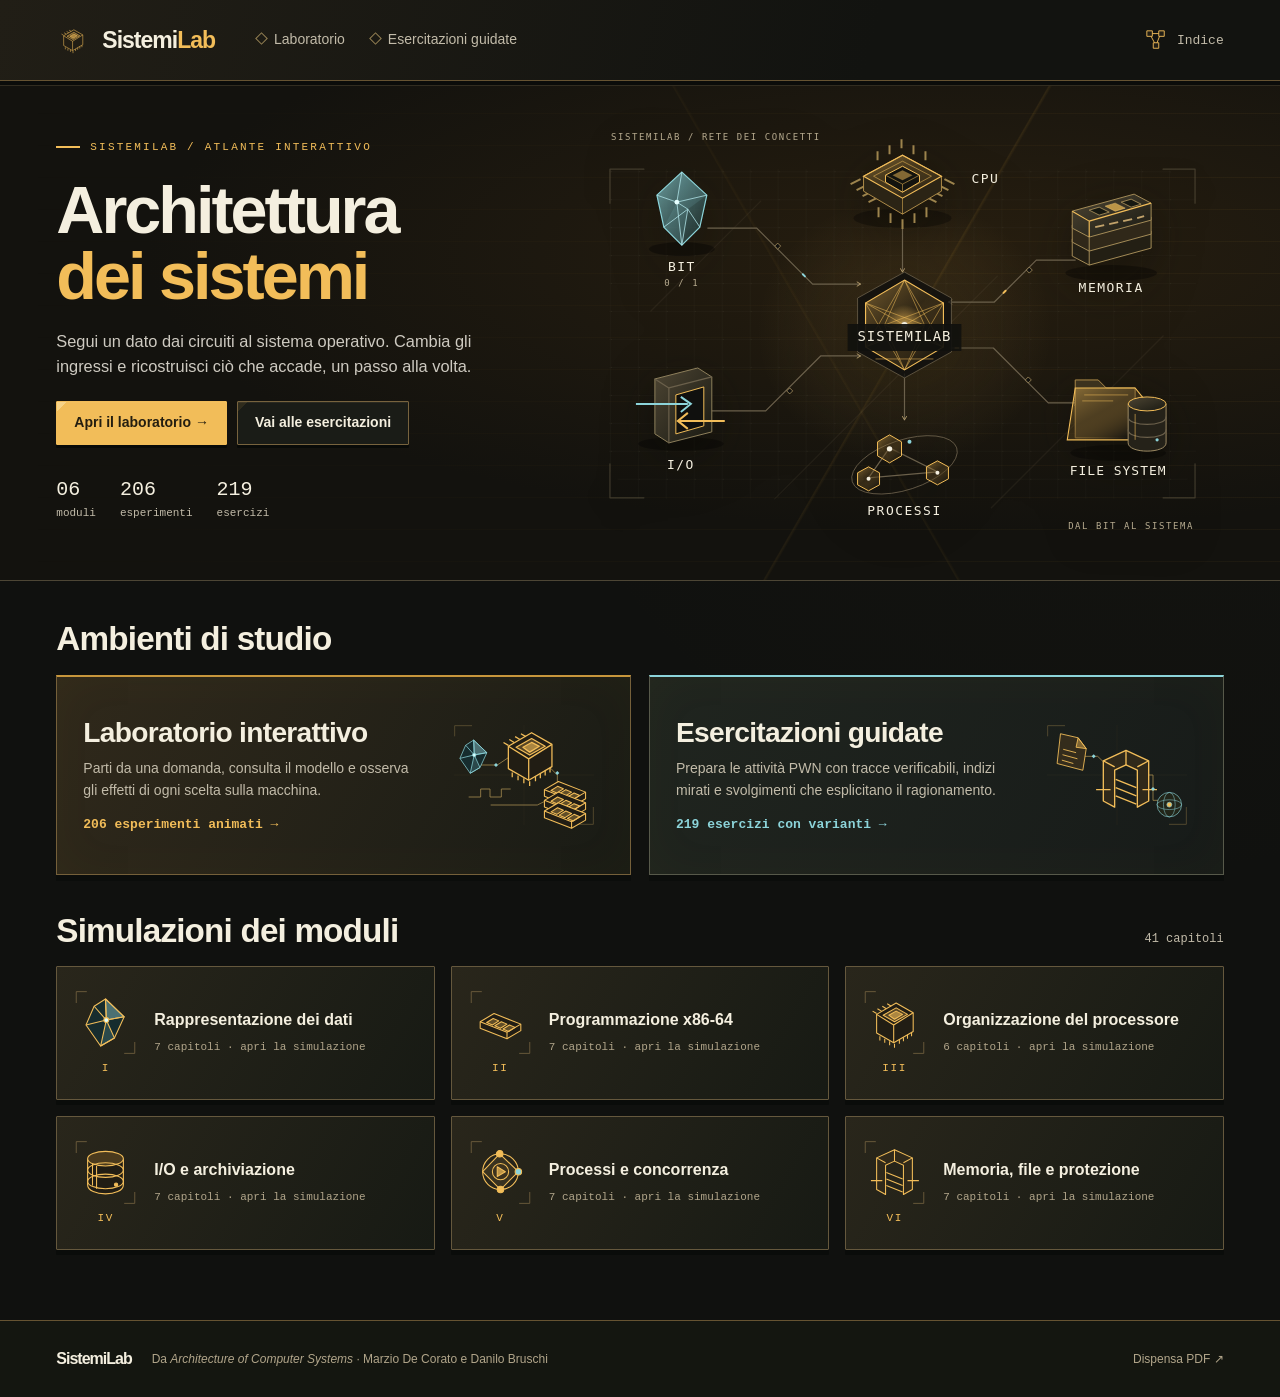
==== index.html @ 80df267a "pub" ====
<!doctype html>
<html lang="it">
<head>
  <meta charset="utf-8">
  <meta name="viewport" content="width=device-width,initial-scale=1">
  <meta name="theme-color" content="#10110f">
  <meta name="description" content="Laboratorio interattivo di architettura dei sistemi. Esplora circuiti, programmi e sistemi operativi con esperimenti e problemi svolti.">
  <title>SistemiLab · Architettura dei sistemi</title>
  <link rel="icon" href="assets/icona.svg" type="image/svg+xml">
  <link rel="stylesheet" href="css/sito.css">
</head>
<body>
  <a class="skip" href="#principale" onclick="event.preventDefault();document.getElementById('principale').focus()">Vai al contenuto</a>
  <header class="top">
    <div class="bar">
      <a class="brand" href="#indice" aria-label="SistemiLab, pagina iniziale">
        <svg width="34" height="34" viewBox="0 0 80 80" aria-hidden="true"><g data-symbol="cpu" aria-hidden="true" transform="translate(8 8) scale(1)" style="color:#f2bd59"><path d="M10 22L34 8 55 20 55 43 31 57 10 45Z" fill="#211d14" fill-opacity="1" stroke="currentColor" stroke-width="1.3" stroke-linejoin="round"/><path d="M10 22L31 35 55 20M31 35V57" fill="none" fill-opacity="1" stroke="currentColor" stroke-width="1.3" stroke-linejoin="round"/><path d="M18 23L34 14 48 22 32 31Z" fill="#f2bd59" fill-opacity="0.25" stroke="currentColor" stroke-width="1.3" stroke-linejoin="round"/><path d="M25 23L34 18 42 22 32 28Z" fill="#f2bd59" fill-opacity="0.55" stroke="currentColor" stroke-width="1.3" stroke-linejoin="round"/><path d="M14 49v5M38 53v5M5 18l5 3" fill="none" fill-opacity="1" stroke="currentColor" stroke-width="1.3" stroke-linejoin="round"/><path d="M20 52v5M43 50v5M11 15l5 3" fill="none" fill-opacity="1" stroke="currentColor" stroke-width="1.3" stroke-linejoin="round"/><path d="M26 55v5M48 47v5M17 12l5 3" fill="none" fill-opacity="1" stroke="currentColor" stroke-width="1.3" stroke-linejoin="round"/><path d="M32 58v5M53 44v5M23 9l5 3" fill="none" fill-opacity="1" stroke="currentColor" stroke-width="1.3" stroke-linejoin="round"/></g></svg>
        <span>Sistemi<span class="accent">Lab</span></span>
      </a>
      <nav aria-label="Sezioni del sito"><a data-nav="laboratorio" href="#laboratorio">Laboratorio</a><a data-nav="esercitazioni" href="#esercitazioni">Esercitazioni guidate</a></nav>
      <a href="#mappa" class="idx" data-nav="mappa"><svg viewBox="0 0 24 24" aria-hidden="true"><path d="M5 5L17 5 12 18 5 5" fill="none" stroke="currentColor"/><path d="M2 2h6v6H2zM15 2h6v6h-6zM9 15h6v6H9z" fill="#201d15" stroke="currentColor"/></svg> Indice</a>
    </div>
  </header>
  <main id="principale" tabindex="-1"></main>
  <footer><div class="foot"><span class="footbrand">SistemiLab</span><span>Da <i>Architecture of Computer Systems</i> · Marzio De Corato e Danilo Bruschi</span><a data-book href="materiali/dispensa.pdf" target="_blank" rel="noopener">Dispensa PDF ↗</a></div></footer>
  <noscript>Attiva JavaScript per usare le simulazioni e correggere gli esercizi.</noscript>
  <script src="js/modello.js"></script>
  <script src="js/assembly.js"></script>
  <script src="contenuti/lessico.js"></script>
  <script src="contenuti/teoria-01.js"></script>
  <script src="contenuti/teoria-02.js"></script>
  <script src="contenuti/teoria-03.js"></script>
  <script src="contenuti/teoria-04.js"></script>
  <script src="contenuti/teoria-05.js"></script>
  <script src="contenuti/teoria-06.js"></script>
  <!-- CATALOGHI -->
  <script src="contenuti/01-01.js"></script>
  <script src="contenuti/01-02.js"></script>
  <script src="contenuti/01-03.js"></script>
  <script src="contenuti/01-04.js"></script>
  <script src="contenuti/01-05.js"></script>
  <script src="contenuti/01-06.js"></script>
  <script src="contenuti/01-07.js"></script>
  <script src="contenuti/02-01.js"></script>
  <script src="contenuti/02-02.js"></script>
  <script src="contenuti/02-03.js"></script>
  <script src="contenuti/02-04.js"></script>
  <script src="contenuti/02-05.js"></script>
  <script src="contenuti/02-06.js"></script>
  <script src="contenuti/02-07.js"></script>
  <script src="contenuti/03-01.js"></script>
  <script src="contenuti/03-02.js"></script>
  <script src="contenuti/03-03.js"></script>
  <script src="contenuti/03-04.js"></script>
  <script src="contenuti/03-05.js"></script>
  <script src="contenuti/03-06.js"></script>
  <script src="contenuti/04-01.js"></script>
  <script src="contenuti/04-02.js"></script>
  <script src="contenuti/04-03.js"></script>
  <script src="contenuti/04-04.js"></script>
  <script src="contenuti/04-05.js"></script>
  <script src="contenuti/04-06.js"></script>
  <script src="contenuti/04-07.js"></script>
  <script src="contenuti/05-01.js"></script>
  <script src="contenuti/05-02.js"></script>
  <script src="contenuti/05-03.js"></script>
  <script src="contenuti/05-04.js"></script>
  <script src="contenuti/05-05.js"></script>
  <script src="contenuti/05-06.js"></script>
  <script src="contenuti/05-07.js"></script>
  <script src="contenuti/06-01.js"></script>
  <script src="contenuti/06-02.js"></script>
  <script src="contenuti/06-03.js"></script>
  <script src="contenuti/06-04.js"></script>
  <script src="contenuti/06-05.js"></script>
  <script src="contenuti/06-06.js"></script>
  <script src="contenuti/06-07.js"></script>
  <script src="contenuti/esercizi-06-03.js"></script>
  <script src="contenuti/atelier-01.js"></script>
  <script src="contenuti/atelier-02.js"></script>
  <script src="contenuti/atelier-03.js"></script>
  <script src="contenuti/atelier-04.js"></script>
  <script src="contenuti/atelier-05.js"></script>
  <script src="contenuti/atelier-06.js"></script>
  <script src="contenuti/obiettivi-prove.js"></script>
  <script src="contenuti/pagine.js"></script>
  <script src="js/base.js"></script>
  <script src="js/simboli.js"></script>
  <script src="js/animazione.js"></script>
  <script src="js/scene-01.js"></script>
  <script src="js/scene-02.js"></script>
  <script src="js/scene-03.js"></script>
  <script src="js/scene-04.js"></script>
  <script src="js/scene-05.js"></script>
  <script src="js/scene-06.js"></script>
  <script src="contenuti/percorsi.js"></script>
  <script src="js/casi-svolti.js"></script>
  <script src="js/ordine.js"></script>
  <script src="js/ricostruzioni.js"></script>
  <script src="js/prove-animate-01.js"></script>
  <script src="js/prove-animate-02.js"></script>
  <script src="js/prove-animate-03.js"></script>
  <script src="js/prove-animate-04.js"></script>
  <script src="js/prove-animate-05.js"></script>
  <script src="js/prove-animate-06.js"></script>
  <script src="js/quadri-esercizi.js"></script>
  <script src="js/laboratorio.js"></script>
  <script src="js/esercizi-63.js"></script>
  <script src="js/esperimenti.js"></script>
  <script src="js/esercitazioni.js"></script>
  <script src="js/avvio.js"></script>
</body>
</html>
---- css/sito.css ----
:root {
  --bg: #10110f;
  --panel: #1a1b16;
  --panel2: #24251e;
  --ink: #f4efdf;
  --muted: #c2bba9;
  --quiet: #b1a58a;
  --accent: #f2bd59;
  --accent2: #c7963c;
  --line: #4d4635;
  --amber: #8cd4da;
  color-scheme: dark;
  --mono: ui-monospace,"SFMono-Regular",Consolas,"Liberation Mono",monospace;
  --sans: "Segoe UI",Arial,sans-serif;
}

* {
  box-sizing: border-box;
}

html {
  scroll-behavior: smooth;
}

body {
  margin: 0;
  background: radial-gradient(ellipse at 90% 0,#53401a16,transparent 45%),var(--bg);
  color: var(--ink);
  font: 16px/1.6 var(--sans);
  min-width: 300px;
}

a {
  color: inherit;
  text-decoration: none;
}

a:hover {
  color: var(--accent);
}

button,input,select,textarea {
  font: inherit;
}

button,a,input,select,textarea,summary {
  touch-action: manipulation;
}

button {
  cursor: pointer;
}

button:disabled {
  cursor: default;
  opacity: .42;
}

button:focus-visible,a:focus-visible,select:focus-visible,input:focus-visible,textarea:focus-visible,summary:focus-visible {
  outline: 2px solid var(--amber);
  outline-offset: 4px;
}

.accent {
  color: var(--accent);
}

.amber {
  color: var(--amber);
}

.mono,code,kbd {
  font-family: var(--mono);
}

h1,h2,h3,p {
  margin: 0;
}

h1,h2,h3 {
  line-height: 1.1;
  letter-spacing: -.025em;
}

p {
  max-width: 76ch;
}

abbr {
  text-decoration: none;
}

.skip {
  position: absolute;
  left: 20px;
  top: -65px;
  padding: 8px 12px;
  background: var(--accent);
  color: #221a09;
  z-index: 10;
}

.skip:focus {
  top: 8px;
}

.bar,.wrap,.foot {
  max-width: 1300px;
  margin: 0 auto;
  padding-left: clamp(20px,4.4vw,68px);
  padding-right: clamp(20px,4.4vw,68px);
}

.top {
  border-bottom: 1px solid #665332;
  background: linear-gradient(105deg,#211e16,#121310 68%);
  position: relative;
  z-index: 2;
  box-shadow: 0 4px 0 #0b0c0a,0 5px 0 #312c20;
}

.bar {
  min-height: 80px;
  display: flex;
  align-items: center;
  gap: 42px;
}

.brand,.footbrand {
  display: inline-flex;
  align-items: center;
  gap: 12px;
  font-weight: 720;
  font-size: 23px;
  letter-spacing: -1px;
}

.brand svg {
  color: var(--accent);
}

.brand:hover {
  color: var(--ink);
}

nav {
  display: flex;
  align-items: center;
  gap: 26px;
  font-size: 14px;
  align-self: stretch;
}

nav a,.idx {
  color: var(--muted);
}

nav a.on,.idx.on {
  color: var(--accent);
}

.idx {
  margin-left: auto;
  display: flex;
  gap: 10px;
  align-items: center;
  font: 13px var(--mono);
}

.idx span {
  font-size: 19px;
}

#principale {
  min-height: 70vh;
  outline: 0;
}

.hero {
  position: relative;
  isolation: isolate;
  overflow: hidden;
  background: radial-gradient(ellipse at 75% 35%,#3c2b1280,transparent 60%),#13120e;
  border-bottom: 1px solid var(--line);
}

.hero:before {
  content: "";
  position: absolute;
  inset: 0;
  z-index: -1;
  background-image: linear-gradient(120deg,transparent 67%,#e6ac3920 67.1%,transparent 67.3%),linear-gradient(60deg,transparent 61%,#e6ac3914 61.1%,transparent 61.3%),linear-gradient(#ba903111 1px,transparent 1px);
  background-size: auto,auto,100% 32px;
  mask-image: linear-gradient(90deg,transparent,#000);
}

.hero-inner {
  position: relative;
  display: grid;
  grid-template-columns: .9fr 1.1fr;
  align-items: center;
  min-height: 460px;
  padding-top: 34px;
  padding-bottom: 35px;
}

.hero-copy {
  position: relative;
  z-index: 1;
}

.hero-kicker {
  font: 11px/1.6 var(--mono);
  letter-spacing: .2em;
  text-transform: uppercase;
  color: var(--accent);
  margin-bottom: 22px;
  display: flex;
  align-items: center;
  gap: 10px;
}

.hero-kicker:before {
  content: "";
  width: 24px;
  height: 2px;
  background: var(--accent);
}

.hero-stats {
  display: flex;
  gap: 24px;
  margin-top: 30px;
  color: var(--muted);
  font: 11px/1.5 var(--mono);
}

.hero-stats b {
  display: block;
  color: var(--ink);
  font-size: 20px;
  font-weight: 500;
}

.hero h1 {
  font-size: clamp(48px,5.2vw,74px);
  font-weight: 650;
  line-height: .99;
  letter-spacing: -.045em;
  margin: 0 0 19px;
}

.hero h1 span {
  display: block;
  color: var(--accent);
}

.hero p {
  color: #cecac1;
  font-size: clamp(15px,1.28vw,18px);
  line-height: 1.52;
  max-width: 450px;
}

.hero-art {
  width: 100%;
  max-height: 430px;
  object-fit: contain;
  filter: drop-shadow(0 12px 24px #0b090466);
}

.actions {
  display: flex;
  align-items: center;
  gap: 10px;
  flex-wrap: wrap;
  margin-top: 22px;
}

.btn {
  transition: background .18s,border-color .18s,color .18s;
  display: inline-flex;
  align-items: center;
  justify-content: center;
  gap: 10px;
  border: 1px solid #77633e;
  border-radius: 1px;
  background: linear-gradient(135deg,#a7823826 0 7px,transparent 7px),#29271d;
  color: var(--ink);
  font-size: 14px;
  font-weight: 640;
  min-height: 44px;
  padding: 10px 17px;
  line-height: 1.4;
  box-shadow: inset 0 1px #f4d79712,0 3px 0 #080a08;
}

.btn:hover {
  background: #3d3420;
  color: var(--ink);
  border-color: #8d7d5a;
}

.btn.primary {
  background: linear-gradient(135deg,#fff4ca66 0 7px,transparent 7px),var(--accent);
  border-color: var(--accent);
  color: #241e10;
}

.btn.primary:hover {
  background: #ffda85;
  color: #17130b;
  box-shadow: 0 0 20px #f2bd5920;
}

.btn.warm {
  background: var(--amber);
  color: #2c2112;
  border-color: var(--amber);
}

.btn.quiet {
  background-color: #1a1c17;
}

.textlink {
  display: inline-block;
  color: var(--accent);
  font-weight: 640;
  font-size: 14px;
}

.section {
  padding-top: 40px;
  padding-bottom: 34px;
}

.section+.section {
  padding-top: 4px;
}

.sechead {
  display: flex;
  align-items: baseline;
  justify-content: space-between;
  gap: 13px;
  margin-bottom: 17px;
}

.sechead h2 {
  font-size: clamp(25px,2.6vw,35px);
  font-weight: 620;
}

.sechead small,.small {
  font: 12px/1.55 var(--mono);
  color: var(--muted);
}

.paths {
  display: grid;
  grid-template-columns: 1fr 1fr;
  gap: 18px;
}

.pathcard {
  display: grid;
  grid-template-columns: minmax(0,1.5fr) minmax(100px,.7fr);
  gap: 18px;
  position: relative;
  overflow: hidden;
  border: 1px solid #75603a;
  border-top: 2px solid var(--accent2);
  background: linear-gradient(120deg,#30291b,#191b15);
  padding: 26px;
  align-items: center;
  min-height: 200px;
  transition: border-color .2s,background .2s;
  box-shadow: 0 6px 0 #0b0d0b,inset 0 0 50px #c9952a08;
}

.pathcard:hover {
  background: #322a18;
  color: var(--ink);
  border-color: var(--accent2);
}

.pathcard.warm {
  border-color: #57594a;
  border-top: 2px solid var(--amber);
  background: linear-gradient(120deg,#20251f,#171b19);
}

.pathcard.warm:hover {
  border-color: var(--amber);
}

.pathcard h3 {
  font-size: clamp(23px,2.2vw,31px);
  margin: 0 0 9px;
}

.pathcard p {
  font-size: 14px;
  color: var(--muted);
  line-height: 1.52;
}

.pathcard .go {
  margin-top: 16px;
  color: var(--accent);
  font: 600 13px var(--mono);
}

.pathcard.warm .go {
  color: var(--amber);
}

.pathcard img {
  width: 100%;
  max-height: 150px;
  object-fit: contain;
}

.mapgrid {
  display: grid;
  grid-template-columns: repeat(3,minmax(0,1fr));
  gap: 16px;
}

.partcard {
  position: relative;
  display: flex;
  align-items: center;
  gap: 16px;
  padding: 20px 16px;
  background: linear-gradient(120deg,#29261b,#171a14);
  border: 1px solid #65583d;
  border-radius: 1px;
  min-height: 134px;
  box-shadow: 0 5px 0 #0a0c0a;
  transition: background .18s,border-color .18s;
}

.partcard:hover {
  border-color: var(--accent);
  background: #302b1d;
  box-shadow: inset 3px 0 var(--accent),0 5px 0 #0a0c0a;
}

.partno {
  display: block;
  text-align: center;
  font: 11px/1.5 var(--mono);
  color: var(--accent);
  letter-spacing: .15em;
}

.partcard strong {
  font-weight: 610;
  display: block;
  font-size: 16px;
  line-height: 1.25;
}

.partcard small {
  display: block;
  margin-top: 9px;
  color: var(--quiet);
  font: 11px/1.6 var(--mono);
}

footer {
  margin-top: 36px;
  border-top: 1px solid #665332;
  background: #141610;
}

.foot {
  display: flex;
  gap: 20px;
  align-items: center;
  min-height: 76px;
  color: var(--quiet);
  font-size: 12px;
}

.footbrand {
  font-size: 16px;
  color: var(--ink);
}

.foot a {
  margin-left: auto;
}

.crumb {
  font: 12px/1.6 var(--mono);
  color: var(--quiet);
  padding: 28px 0 12px;
}

.crumb a {
  color: var(--muted);
}

.pagehead {
  position: relative;
  padding: 12px 0 28px;
  display: flex;
  align-items: center;
  gap: 30px;
  justify-content: space-between;
  border-bottom: 1px solid #75603a;
  margin-bottom: 28px;
}

.pagehead h1 {
  font-size: clamp(32px,3.6vw,51px);
  font-weight: 550;
  max-width: 940px;
  line-height: 1.14;
}

.pagehead p,.lede {
  margin-top: 12px;
  color: var(--muted);
  max-width: 76ch;
}

.layout {
  display: grid;
  grid-template-columns: 228px minmax(0,1fr);
  gap: 28px;
  align-items: start;
}

.side {
  border: 1px solid #574d35;
  padding: 15px 10px 10px;
  position: sticky;
  top: 18px;
  background: linear-gradient(140deg,#26251a,#171a14);
  box-shadow: 0 5px 0 #0b0d0a;
}

.side h2,.label {
  font: 600 11px/1.5 var(--mono);
  text-transform: uppercase;
  letter-spacing: 1.1px;
  color: var(--quiet);
}

.side h2 {
  margin: 0;
  font-size: 12px;
  color: var(--accent);
}

.side a {
  padding: 11px 9px;
  display: grid;
  grid-template-columns: auto 1fr;
  gap: 9px;
  font-size: 13px;
  color: var(--muted);
  border-left: 2px solid #4e4938;
  border-radius: 0;
  margin-left: 10px;
}

.side a.on {
  border-color: var(--accent);
  background: linear-gradient(90deg,#44351b,#24241b);
  color: var(--ink);
  box-shadow: inset 0 1px #f2bd5922,inset 0 -1px #f2bd5922;
}

.side .sid {
  font: 11px var(--mono);
  padding-top: 3px;
  color: var(--accent);
}

.side hr {
  border: 0;
  border-top: 1px solid var(--line);
  margin: 14px 2px;
}

.panel {
  position: relative;
  background: linear-gradient(125deg,#26251d22,transparent 42%),var(--panel);
  border: 1px solid #5b5037;
  border-radius: 1px;
  padding: clamp(18px,2vw,28px);
  margin-bottom: 22px;
  min-width: 0;
  box-shadow: 0 5px 0 #090c09,inset 0 1px #f6d0830d;
}

.panel:before {
  content: "";
  position: absolute;
  right: 0;
  top: 0;
  width: 22px;
  height: 22px;
  background: linear-gradient(45deg,transparent 47%,var(--accent2) 48%,var(--accent2) 51%,var(--bg) 52%);
  pointer-events: none;
}

.panel h2 {
  font-size: clamp(22px,2.3vw,30px);
  line-height: 1.25;
  margin: 0 0 16px;
  font-weight: 620;
  max-width: 95%;
}

.panel h3 {
  font-size: 19px;
  margin-bottom: 10px;
  letter-spacing: -.025em;
}

.panel p+p {
  margin-top: 9px;
}

.panel p,.prose {
  font-size: 15px;
}

.muted {
  color: var(--muted);
}

.panel .sub {
  margin: 3px 0 17px;
  color: var(--muted);
}

label {
  display: block;
  font-size: 13px;
  font-weight: 580;
  color: #d7d2c7;
}

label small {
  font-weight: 400;
  color: var(--quiet);
}

input,select,textarea {
  display: block;
  width: 100%;
  max-width: 100%;
  min-width: 0;
  margin-top: 7px;
  background: #10150f;
  color: var(--ink);
  border: 1px solid #776643;
  border-radius: 1px;
  padding: 11px 12px;
  font: 14px/1.4 var(--mono);
  box-shadow: inset 0 2px 4px #0006;
}

select {
  min-height: 39px;
}

.fields {
  display: grid;
  gap: 14px;
  grid-template-columns: repeat(auto-fit,minmax(132px,1fr));
  align-items: end;
}

.fields .btn {
  height: 39px;
  min-height: 39px;
}

.presets,.tabs {
  display: flex;
  gap: 7px;
  flex-wrap: wrap;
  align-items: center;
  margin-top: 15px;
}

.chip,.tab {
  font: 12px var(--mono);
  border: 1px solid #65583b;
  background: #24251d;
  color: var(--muted);
  padding: 10px 12px;
  border-radius: 1px;
  line-height: 1.4;
  min-height: 40px;
}

.chip:hover,.tab:hover,.tab.active {
  color: var(--accent);
  border-color: #7b7057;
}

.tab.active {
  background: #39311d;
  color: var(--accent);
  box-shadow: inset 0 -2px var(--accent);
}

.bitrow {
  display: flex;
  flex-wrap: wrap;
  gap: 1.5px;
  padding: 14px 0;
}

.bit {
  flex: 1;
  min-width: 6px;
  max-width: 26px;
  text-align: center;
  font: clamp(10px,1.1vw,15px)/2.2 var(--mono);
  background: #3f3621;
  color: var(--accent);
  border-bottom: 2px solid #bca779;
}

.bit:nth-child(4n) {
  margin-right: 3px;
}

.bit.off {
  background: #3a3124;
  color: var(--amber);
  border-color: #a88158;
}

.bitkey {
  display: flex;
  flex-wrap: wrap;
  gap: 15px;
  color: var(--muted);
  font: 12px/1.6 var(--mono);
}

.sw {
  display: inline-block;
  width: 8px;
  height: 8px;
  background: var(--accent);
  margin-right: 6px;
}

.sw.b {
  background: var(--amber);
}

.twocol {
  display: grid;
  grid-template-columns: 1fr 1fr;
  gap: 15px;
  margin-top: 16px;
}

.box {
  background: linear-gradient(140deg,#29281c,#181c14);
  border: 1px solid #655a3b;
  padding: 17px;
  border-radius: 1px;
  min-width: 0;
}

.box h3 {
  font-size: 16px;
}

.readout {
  color: var(--accent);
  font: 600 clamp(17px,2.5vw,28px)/1.35 var(--mono);
  overflow-wrap: anywhere;
}

.register {
  display: flex;
  justify-content: space-between;
  gap: 8px;
  align-items: baseline;
  padding: 6px 0;
  border-bottom: 1px solid #383122;
  font: 13px var(--mono);
}

.register b {
  color: var(--accent);
  overflow-wrap: anywhere;
}

.register:last-child {
  border-bottom: none;
}

.tablewrap {
  overflow-x: auto;
  border: 1px solid var(--line);
  background: #131710;
}

table {
  width: 100%;
  border-collapse: collapse;
  font: 12px/1.5 var(--mono);
  margin: 5px 0;
}

th,td {
  padding: 9px 10px;
  border-bottom: 1px solid var(--line);
  text-align: left;
}

th {
  font-size: 11px;
  letter-spacing: .04em;
  text-transform: uppercase;
  color: #d5c7a6;
  background: #28291d;
}

.current {
  background: #433a25;
  color: var(--accent);
}

.status {
  border: 1px solid #5b543b;
  border-left: 3px solid var(--accent2);
  padding: 16px 18px;
  background: #24271c;
  margin: 18px 0 5px;
  overflow-wrap: anywhere;
}

.status p {
  font-size: 14px;
  line-height: 1.58;
}

.status.warn {
  border-color: var(--amber);
  background: #29281b;
}

.status.error {
  border-color: var(--bad);
  background: #2a201a;
}

.error-msg {
  color: var(--bad);
  font-size: 13px;
  margin-top: 7px;
}

.error-msg:empty {
  display: none;
}

.stepper {
  display: flex;
  align-items: center;
  gap: 8px;
  flex-wrap: wrap;
  margin-top: 15px;
}

.stepper .count {
  font: 12px var(--mono);
  color: var(--muted);
  margin: 0 auto 0 0;
}

.codeview {
  font: 12px/1.7 var(--mono);
  background: #0e140f;
  margin: 14px 0;
  padding: 13px 0;
  overflow-x: auto;
  border: 1px solid #655438;
  border-radius: 1px;
  box-shadow: inset 0 3px 9px #0004;
}

.codeview div {
  white-space: pre;
  min-width: max-content;
  padding: 1px 10px;
  border-left: 2px solid transparent;
}

.codeview .active-line {
  color: var(--accent);
  background: #372f1d;
  border-color: var(--accent);
}

.codeview i {
  display: inline-block;
  width: 28px;
  font-size: 10px;
  color: var(--quiet);
  font-style: normal;
  user-select: none;
}

.rail {
  display: flex;
  flex-wrap: wrap;
  gap: 5px;
  margin: 12px 0 2px;
}

.rail span {
  font: 11px var(--mono);
  color: var(--quiet);
  border: 1px solid var(--line);
  padding: 6px 8px;
}

.rail .done {
  color: #d4cab4;
}

.rail .now {
  color: var(--accent);
  background: #3d3421;
  border-color: #9e8d68;
}

.searchbar {
  max-width: 540px;
  margin-bottom: 20px;
}

.mapsection {
  margin: 20px 0 28px;
  padding: 23px 25px 15px;
  border: 1px solid #5f543a;
  background: linear-gradient(120deg,#27271b,#171c14 75%);
  box-shadow: 0 5px 0 #090c09;
}

.mapsection>h2 {
  font-size: 24px;
  padding: 10px 0;
}

.chapterrow {
  display: flex;
  gap: 17px;
  align-items: center;
  padding: 17px 10px;
  border-bottom: 1px solid #474733;
  min-width: 0;
}

.chapterrow:hover {
  background: #2a2d1d;
}

.chapterrow .number {
  color: var(--accent);
  font: 12px var(--mono);
  min-width: 39px;
  flex: none;
  border: 1px solid #78613b;
  padding: 7px 5px;
  text-align: center;
  background: #222419;
}

.chapterrow .after {
  margin-left: auto;
  font: 11px/1.5 var(--mono);
  color: var(--quiet);
  white-space: nowrap;
  display: flex;
  align-items: center;
  gap: 16px;
}

.unitentry {
  border-top: 1px solid var(--line);
  padding: 15px 0;
}

.unitentry summary {
  cursor: pointer;
  font-weight: 600;
  line-height: 1.4;
}

.unitentry p {
  color: var(--muted);
  margin-top: 7px;
}

.unitentry b {
  color: var(--ink);
}

.layout .body {
  min-width: 0;
}

.fieldlist {
  display: grid;
  gap: 13px;
  grid-template-columns: repeat(2,minmax(0,1fr));
  margin: 19px 0;
}

.checkfield {
  min-width: 0;
}

.hintline {
  display: block;
  margin-top: 5px;
  font: 13px/1.5 var(--sans);
  color: var(--amber);
}

.checked {
  border-color: var(--accent2);
}

.wrong {
  border-color: var(--bad);
}

textarea.editor {
  min-height: 210px;
  resize: vertical;
  font-size: 13px;
  line-height: 1.65;
  tab-size: 4;
}

.solution {
  padding-left: 24px;
}

.solution li {
  margin: 12px 0;
  padding: 8px 0 12px 5px;
  border-bottom: 1px solid #484d35;
  font-size: 15px;
  line-height: 1.7;
}

.soltitle {
  color: var(--amber);
}

.toolrow {
  display: flex;
  flex-wrap: wrap;
  align-items: center;
  justify-content: space-between;
  gap: 12px;
  margin: 0 0 16px;
}

.toolrow a {
  font-size: 13px;
}

.examples {
  display: flex;
  flex-wrap: wrap;
  gap: 6px;
}

.examples a {
  padding: 6px 10px;
  border: 1px solid var(--line);
  border-radius: 2px;
  font: 12px var(--mono);
}

.examples a.on {
  color: var(--amber);
  border-color: #a68651;
}

.spaced {
  margin-top: 15px;
}

.quiet-note {
  color: var(--muted);
  font-size: 13px;
  line-height: 1.5;
  margin-top: 10px;
}

.grouplist {
  display: grid;
  grid-template-columns: repeat(auto-fit,minmax(160px,1fr));
  gap: 8px;
}

.grouplist a {
  border: 1px solid #606747;
  padding: 15px 12px;
  background: linear-gradient(135deg,#28331f,#1a2517);
  border-radius: 1px;
  font-size: 14px;
}

.grouplist a.on {
  color: var(--amber);
  border-color: #926e43;
}

.grouplist small {
  display: block;
  margin-top: 6px;
  color: var(--quiet);
  font: 11px var(--mono);
}

@media(max-width:850px) {
  .bar {
    gap: 24px;
  }

  .hero-inner {
    min-height: 340px;
  }

  .hero h1 {
    font-size: clamp(42px,6.6vw,60px);
  }

  .layout {
    grid-template-columns: 180px minmax(0,1fr);
    gap: 14px;
  }

  .side a {
    font-size: 12px;
  }

  .pathcard {
    grid-template-columns: 1fr;
    padding: 18px;
  }

  .pathcard img {
    position: absolute;
    width: 83px;
    right: 10px;
    bottom: 16px;
    opacity: .72;
  }

  .pathcard .go {
    padding-right: 70px;
  }

  .foot {
    gap: 12px;
  }

  .bit {
    min-width: 4px;
  }

  .twocol {
    grid-template-columns: 1fr;
  }

}

@media(max-width:640px) {
  .bar {
    height: 58px;
    gap: 14px;
    padding-left: 14px;
    padding-right: 14px;
  }

  .brand {
    font-size: 18px;
    gap: 6px;
  }

  .brand svg {
    width: 22px;
    height: 22px;
  }

  nav {
    gap: 11px;
    font-size: 12px;
  }

  .idx {
    font-size: 12px;
  }

  .idx span {
    display: none;
  }

  .hero-inner {
    display: flex;
    flex-direction: column;
    align-items: stretch;
    min-height: 0;
    padding-top: 31px;
    padding-bottom: 8px;
  }

  .hero h1 {
    font-size: clamp(42px,9vw,57px);
  }

  .hero h1 span {
    display: inline;
  }

  .hero h1 span:before {
    content: ' ';
  }

  .hero p {
    font-size: 15px;
  }

  .hero-art {
    height: auto;
    max-height: 290px;
    margin-top: 15px;
  }

  .hero .actions {
    margin-top: 13px;
  }

  .section {
    padding-top: 24px;
    padding-bottom: 24px;
  }

  .paths,.mapgrid {
    grid-template-columns: 1fr;
  }

  .pathcard {
    min-height: 130px;
    padding: 17px 104px 17px 15px;
  }

  .pathcard img {
    width: 83px;
    top: 33%;
    bottom: auto;
  }

  .pathcard .go {
    padding: 0;
  }

  .partcard {
    min-height: 60px;
    padding: 12px 14px;
  }

  .sechead {
    flex-wrap: wrap;
    gap: 4px;
  }

  .layout {
    display: block;
  }

  .side {
    position: static;
    border: 1px solid var(--line);
    padding: 10px;
    margin-bottom: 14px;
    border-radius: 2px;
    display: flex;
    gap: 5px;
    overflow-x: auto;
  }

  .side h2,.side hr {
    display: none;
  }

  .side a {
    display: block;
    white-space: nowrap;
    padding: 7px 9px;
    border: 0;
    border-bottom: 2px solid transparent;
    font-size: 12px;
  }

  .side a .sid {
    margin-right: 4px;
  }

  .crumb {
    padding-top: 15px;
    font-size: 11px;
  }

  .pagehead {
    display: block;
  }

  .fieldlist {
    grid-template-columns: 1fr;
  }

  .foot {
    align-items: flex-start;
    flex-wrap: wrap;
    padding-top: 16px;
    padding-bottom: 16px;
  }

  .foot span:nth-child(2) {
    order: 3;
    width: 100%;
  }

  .panel {
    padding: 14px;
  }

  .fields {
    grid-template-columns: repeat(2,minmax(0,1fr));
    gap: 9px;
  }

  .btn {
    min-height: 39px;
    font-size: 13px;
  }

  .chapterrow {
    gap: 8px;
    align-items: baseline;
  }

  .chapterrow .after {
    white-space: normal;
    text-align: right;
    min-width: 45px;
    max-width: 75px;
  }

  .bitrow {
    gap: 1px;
  }

  .bit {
    font-size: 10px;
  }

  .bit:nth-child(4n) {
    margin-right: 0;
  }

  .pagehead h1 {
    font-size: 35px;
  }

  .grouplist {
    grid-template-columns: 1fr 1fr;
  }

  .rail span {
    font-size: 10px;
  }

  .footbrand {
    font-size: 15px;
  }

}

@media(max-width:370px) {
  .bar {
    gap: 8px;
  }

  .brand {
    font-size: 16px;
  }

  nav {
    gap: 7px;
    font-size: 11.5px;
  }

  .idx {
    font-size: 11px;
  }

  .pathcard {
    padding-right: 14px;
  }

  .pathcard img {
    display: none;
  }

}

@media(prefers-reduced-motion:reduce) {
  html {
    scroll-behavior: auto;
  }

  * {
    animation: none!important;
    transition: none!important;
  }

}

.mobile-units {
  display: none;
}

@media(max-width:640px) {
  .side {
    display: none;
  }

  .mobile-units {
    display: block;
    margin-bottom: 16px;
  }

  .mobile-units select {
    font-family: var(--sans);
  }

}

/* Catalogo, lettura del modello e confronto delle tracce. */

.catalogfilter {
  display: grid;
  grid-template-columns: 1.5fr 1fr;
  max-width: 100%;
  gap: 20px;
  padding: 20px 24px;
  margin: 0 0 28px;
  border: 1px solid #665737;
  background: #25271b;
}

.searchhit {
  display: block;
  padding: 6px 12px 7px 55px;
  font-size: 14px;
  color: var(--muted);
}

.searchhit:hover,.unitpair>a:first-child:hover {
  background: #2b2517;
}

.chapter-actions {
  margin-bottom: 22px;
  justify-content: flex-start;
}

.unitpair {
  display: flex;
  align-items: center;
  gap: 14px;
  border-top: 1px solid var(--line);
  padding: 15px 0;
}

.unitpair>a:first-child {
  flex: 1;
  padding: 6px 3px;
  line-height: 1.65;
}

.unitpair .mono {
  font-size: 12px;
  margin-right: 9px;
  display: inline-block;
  border: 1px solid #78613b;
  padding: 2px 7px;
  background: #24251b;
}

.book {
  font: 12px/1.5 var(--mono);
  color: #d7caac;
}

.book:hover {
  text-decoration: underline;
}

.theory {
  border-left: 3px solid #b59b64;
  background: linear-gradient(110deg,#25261c,#1b2018 78%);
}

.theory .toolrow h2 {
  font: 600 13px/1.6 var(--mono);
  letter-spacing: .045em;
  text-transform: uppercase;
  color: var(--accent);
  margin: 0;
}

.theory .lezione {
  max-width: 72ch;
}

.theory .lezione p {
  margin: 1em 0 0;
  font-size: 1.04rem;
  line-height: 1.72;
  overflow-wrap: break-word;
}

.theory .lessico {
  max-width: 72ch;
  margin-top: 1.15rem;
}

.lessico summary {
  width: fit-content;
  cursor: pointer;
  color: var(--accent);
  font-weight: 600;
}

.lessico dl {
  margin: .7rem 0 0;
  padding: 0 0 0 .9rem;
  border-left: 1px solid var(--line);
}

.lessico dt {
  margin: .7rem 0 .15rem;
  font-weight: 650;
}

.lessico dd {
  margin: 0;
  line-height: 1.58;
}

.azioni-teoria {
  display: flex;
  align-items: center;
  flex-wrap: wrap;
  gap: 8px 14px;
}

#inizio-attivita {
  scroll-margin-top: 85px;
}

.exp-controls {
  margin-top: 18px;
  grid-template-columns: repeat(auto-fit,minmax(min(100%,190px),1fr));
}

#riscontro:not(:empty),#esito-locale:not(:empty) {
  margin-top: 13px;
}

.trace-panel {
  background: linear-gradient(150deg,#262a1d,#171e15 72%);
  border-color: #8c713c;
}

.trace-panel .toolrow>h2 {
  margin: 0;
}

.trace-rail {
  display: flex;
  flex-wrap: wrap;
  align-items: stretch;
  gap: 8px;
  margin: 24px 0 18px;
  padding: 13px;
  border: 1px solid #4d543b;
  background: #141a12;
}

.trace-stop {
  display: flex;
  align-items: center;
  gap: 9px;
  padding: 9px 12px;
  background: #20271b;
  color: #c7c0b2;
  border: 1px solid #596144;
  border-radius: 1px;
  font: 12px/1.4 var(--sans);
  text-align: left;
  min-height: 44px;
}

.trace-stop span {
  font: 11px var(--mono);
  color: var(--quiet);
  border: 1px solid #6d6a48;
  display: grid;
  place-items: center;
  min-width: 24px;
  height: 24px;
}

.trace-stop:hover,.trace-stop.active {
  border-color: #d2ac61;
  background: #37331e;
  color: var(--accent);
}

.trace-stop.active span {
  color: var(--accent);
}

.stage {
  padding: 22px;
  border: 1px solid #6b6543;
  border-radius: 1px;
  background: linear-gradient(135deg,#252e1d,#171f15);
}

.stage p {
  color: #dfdbd2;
}

.state-head h3 {
  font-size: clamp(21px,2.4vw,30px);
  margin: 5px 0 10px;
}

.state-cells {
  display: grid;
  grid-template-columns: repeat(auto-fit,minmax(min(100%,145px),1fr));
  gap: 9px;
  margin: 16px 0 0;
}

.state-cells>div {
  min-width: 0;
  padding: 14px;
  border: 1px solid #595b3c;
  border-top: 2px solid #9f8754;
  background: linear-gradient(135deg,#2b321f,#1b2418);
  border-radius: 1px;
  box-shadow: 0 3px 0 #0c140b;
}

.state-cells dt {
  font: 12px/1.45 var(--sans);
  color: #c6c2b8;
}

.state-cells dd {
  margin: 4px 0 0;
  font: 600 clamp(15px,1.3vw,21px)/1.45 var(--mono);
  color: var(--accent);
  overflow-wrap: anywhere;
  white-space: pre-wrap;
}

.state-cells .changed {
  border-top-color: var(--amber);
}

.state-cells small {
  display: block;
  color: var(--amber);
  margin-top: 4px;
  font-size: 12px;
  overflow-wrap: anywhere;
}

.compare {
  border-top: 1px solid var(--line);
  margin-top: 18px;
  padding-top: 16px;
}

.worked {
  padding: 15px 0;
}

.worked+.worked {
  border-top: 1px dashed var(--line);
}

.prompt {
  white-space: pre-wrap;
}

.body,.chapterrow>span:nth-child(2) {
  min-width: 0;
}

.panel code,.unitentry p,.stage p,.chapterrow,.solution li {
  overflow-wrap: anywhere;
}

@media(max-width:640px) {
  .catalogfilter {
    grid-template-columns: 1fr;
  }

  .searchhit {
    padding-left: 24px;
  }

  .chapter-actions {
    align-items: flex-start;
  }

  .exp-controls {
    grid-template-columns: 1fr;
  }

  .stage {
    padding: 13px;
  }

  .theory .lezione p {
    font-size: 1rem;
  }

  .trace-rail {
    gap: 4px;
  }

  .trace-stop {
    padding: 6px 8px;
  }

  .theory .toolrow {
    align-items: baseline;
  }

}

.diagram {
  margin: 18px 0 8px;
  padding: 14px 0 4px;
  border-top: 1px solid var(--line);
}

.diagram figcaption {
  font: 600 13px var(--mono);
  color: var(--ink);
  margin-bottom: 12px;
}

.diagram p {
  font-size: 13px;
  color: var(--muted);
  margin-top: 9px;
}

.diagram-band {
  display: flex;
  flex-wrap: wrap;
  gap: 5px;
  align-items: center;
}

.diagram-cell,.add-cell {
  display: flex;
  flex-direction: column;
  align-items: center;
  justify-content: center;
  min-width: 48px;
  border: 1px solid #564d39;
  border-radius: 2px;
  background: #241e10;
  padding: 5px 8px;
}

.diagram-cell b,.add-cell b {
  font-family: var(--mono);
  font-size: 18px;
  color: #e0dbd1;
}

.diagram-cell small,.add-cell small,.add-cell span {
  font: 11px var(--mono);
  color: #c0b9ab;
}

.diagram-cell.active,.add-cell.active {
  border-color: var(--amber);
  background: #28271a;
}

.diagram-cell.active b,.add-cell.active b {
  color: var(--amber);
}

.add-cell {
  gap: 4px;
}

.add-cell b {
  font-size: 14px;
}

.wire {
  color: var(--accent2);
}

.cache-figure {
  display: flex;
  align-items: center;
  gap: 18px;
  flex-wrap: wrap;
}

.dot-grid {
  display: grid;
  grid-template-columns: repeat(20,7px);
  gap: 3px;
}

.dot-grid i,.dot-key i {
  display: inline-block;
  width: 7px;
  height: 7px;
  border-radius: 2px;
  background: var(--accent2);
}

.dot-grid i.miss,.dot-key i.miss {
  background: var(--amber);
}

.dot-key {
  display: grid;
  gap: 5px;
  font: 12px var(--mono);
}

.dot-key i {
  margin-right: 6px;
}

.gantt {
  display: flex;
  min-height: 51px;
  overflow-x: auto;
  gap: 1px;
}

.gantt-slot {
  display: flex;
  flex-flow: column;
  align-items: center;
  justify-content: center;
  text-align: center;
  flex-basis: 0;
  min-width: 12px;
  background: #4a3d21;
  font: 12px var(--mono);
  color: #eee0c1;
  border-bottom: 2px solid transparent;
}

.slot-B {
  background: #1f4143;
  color: #ecddbb;
}

.slot-C {
  background: #3a3624;
  color: #ebd6a6;
}

.slot-Δ {
  background: repeating-linear-gradient(130deg,#232019,#232019 3px,#3a362c 3px,#3a362c 5px);
  color: #c4c0b8;
}

.gantt-slot small {
  font-size: 10px;
}

.current-slot {
  border-bottom-color: var(--amber);
}

@media(max-width:500px) {
  .diagram-band {
    gap: 4px;
  }

  .diagram-cell {
    min-width: 37px;
    padding: 4px 5px;
  }

  .diagram-cell small {
    font-size: 10px;
  }

  .dot-grid {
    grid-template-columns: repeat(20,6px);
    gap: 3px;
  }

}

.provided-code {
  margin: 20px 0 14px;
}

.provided-code h3 {
  font-size: 16px;
}

/* Tavole animate. Etichette, contorni e valori conservano significato a movimento ridotto. */

.scene-viewport {
  margin: 14px 0;
  overflow-x: auto;
  background-color: #131a12;
  border: 1px solid #74643e;
  border-radius: 1px;
  box-shadow: inset 0 0 40px #0005;
  background-image: radial-gradient(ellipse at 50% 55%,#44321a35,transparent 75%),radial-gradient(#8c77502b .7px,transparent .8px);
  background-size: auto,16px 16px;
}

.scene-svg {
  width: 100%;
  height: auto;
  display: block;
  max-height: 340px;
  min-width: 515px;
  color: #ebe4d5;
  fill: currentColor;
  font: 15px system-ui,sans-serif;
}

.scene-svg text {
  stroke: none;
  letter-spacing: 0;
}

.scene-svg text:not([fill]) {
  fill: #e7e1d4;
}

.scene-svg .label {
  font: 15px system-ui,sans-serif;
  fill: #ede9df;
}

.scene-svg .small {
  font: 12px ui-monospace,monospace;
  fill: #c9c0ab;
}

.scene-svg .value {
  font: 600 18px ui-monospace,monospace;
  fill: #f5f1e9;
}

.scene-svg .title {
  font: 600 18px system-ui,sans-serif;
}

.scene-svg .accent {
  fill: #ecdcb7;
}

.scene-svg .muted {
  fill: #b2aca0;
}

.scene-svg .cell {
  fill: #272010;
  stroke: #6e6246;
  stroke-width: 1.3;
}

.scene-svg .active:not(text) {
  fill: #193031;
  stroke: #8cd4da;
  stroke-width: 1.7;
}

.scene-svg .hot:not(text) {
  fill: #41321b;
  stroke: #f2bd59;
  stroke-width: 2;
}

.scene-svg .off:not(text) {
  fill: #201c14;
  stroke: #4d4638;
}

.scene-svg .danger:not(text) {
  fill: #472b25;
  stroke: #faa795;
}

.scene-svg text.hot {
  fill: #ffe0a5;
}

.scene-svg text.active {
  fill: #aee6e9;
}

.scene-svg text.danger {
  fill: #ffc0a8;
}

.scene-svg .wire {
  fill: none;
  stroke: #948972;
  stroke-width: 1.6;
  stroke-linecap: round;
  stroke-linejoin: round;
}

.scene-svg .wire.live {
  stroke: #f2c77d;
  stroke-width: 2.6;
}

.scene-svg .wire.dim {
  stroke: #5c533f;
}

.scene-svg .pin {
  fill: #e7d6b1;
}

.scene-svg .pulse {
  fill: #ffe0a5;
  stroke: #1b1810;
  stroke-width: 1;
}

.film-tools,.film-navigation {
  display: flex;
  align-items: center;
  flex-wrap: wrap;
  gap: 10px;
  padding: 13px;
  background: #20281a;
  border: 1px solid #575b3b;
  margin-block: 12px;
}

.film-tools label {
  display: inline-flex;
  align-items: center;
  gap: 5px;
  font-size: .8rem;
  color: var(--muted);
}

.film-tools select {
  width: auto;
  padding: 5px;
}

.scene-prediction {
  display: flex;
  gap: 14px;
  align-items: flex-end;
  flex-wrap: wrap;
  margin: 15px 0;
}

.scene-prediction label {
  flex: 1 1 220px;
  max-width: 480px;
}

.scene-prediction span[data-guess-result] {
  flex: 1 1 150px;
  color: var(--accent);
  font-size: .9rem;
}

.replay {
  margin: 19px 0;
  padding: 19px;
  border: 1px solid #7c6a3f;
  background: linear-gradient(135deg,#292e1f,#192115);
  border-radius: 1px;
}

.replay .toolrow {
  gap: 10px;
}

.replay h3 {
  margin: 6px 0;
}

.replay .status {
  margin: 10px 0;
}

.replay .replay-text {
  margin: 8px 0 12px;
  white-space: pre-wrap;
}

.replay[hidden] {
  display: none;
}

.replay-nav {
  margin-top: 8px;
}

.replay .scene-viewport {
  margin: 10px 0;
}

.replay small {
  color: var(--muted);
}

.chapter-intro {
  margin: 1rem 0 1.5rem;
}

@media(max-width:600px) {
  .scene-svg {
    min-width: 505px;
  }

  .scene-prediction {
    display: block;
  }

  .scene-prediction label {
    max-width: none;
  }

  .scene-prediction span[data-guess-result]:not(:empty) {
    display: block;
    margin-top: 9px;
  }

  .film-tools {
    gap: 6px;
  }

  .replay {
    padding: 10px;
  }

}

@media(prefers-reduced-motion:reduce) {
  .scene-svg * {
    animation: none!important;
    transition: none!important;
  }

  .scene-svg .pulse {
    display: none;
  }

}

.scene-zoom {
  display: none;
}

.scene-viewport.zoom .scene-svg {
  min-width: 720px;
}

@media(max-width:700px) {
  .scene-frame {
    margin-top: 10px;
  }

  .scene-zoom {
    display: inline-block;
  }

  .scene-viewport {
    margin-top: 5px;
  }

  .scene-svg {
    min-width: 0;
  }

  .scene-viewport.zoom .scene-svg {
    min-width: 640px;
    max-height: none;
  }

}

.principio-prova {
  margin: 14px 0 10px;
  padding-left: 12px;
  border-left: 2px solid var(--accent2);
  line-height: 1.55;
}

.principio-prova strong {
  color: var(--accent);
}

.altri-esercizi>summary {
  cursor: pointer;
  font-weight: 600;
}

.altri-esercizi[open]>summary {
  margin-bottom: 12px;
}

.scheda-prova {
  padding: 18px;
  margin: 15px 0;
  border: 1px solid #565d40;
  background: linear-gradient(120deg,#262e1e,#1b2317);
  box-shadow: 0 4px 0 #0d150c;
}

.scheda-prova .chapterrow {
  padding: .25rem 0;
  border: 0;
}

.scheda-prova .chapterrow h3 {
  margin: 0;
  font-size: 1rem;
  color: var(--ink);
}

.scelte-traccia {
  margin: .5rem 0 0;
  padding: 0;
  list-style: none;
  display: grid;
  grid-template-columns: repeat(2,minmax(0,1fr));
  gap: .4rem 1.1rem;
}

.scelte-traccia a {
  display: block;
  padding: 11px 12px;
  color: var(--amber);
  border: 1px solid #536754;
  background: #19281e;
  text-underline-offset: 3px;
  font-size: .93rem;
  line-height: 1.55;
}

@media(max-width:650px) {
  .scelte-traccia {
    grid-template-columns: 1fr;
  }

  .scheda-prova .chapterrow {
    grid-template-columns: auto 1fr auto;
  }

}

.ordine {
  margin: .4rem 0;
  min-width: 0;
  width: min(100%,36rem);
  padding: .7rem;
  border: 1px solid var(--line);
  border-radius: 2px;
}

.ordine legend {
  padding: 0 .35rem;
  font-weight: 650;
}

.ordine .quiet-note {
  margin: 0 0 .55rem;
}

.ordine ol {
  margin: .3rem 0 .5rem;
  padding-left: 1.8rem;
}

.ordine li {
  padding: .25rem .3rem;
  border-bottom: 1px solid var(--line);
}

.ordine li::marker {
  color: var(--accent);
}

.ordine li>span:first-child {
  vertical-align: middle;
}

.ordine .frecce {
  display: inline-flex;
  gap: .25rem;
  margin-left: .65rem;
  vertical-align: middle;
}

.ordine button {
  min-width: 2.25rem;
  min-height: 2.25rem;
  border: 1px solid var(--line);
  border-radius: 2px;
  background: var(--panel);
  color: var(--accent);
  cursor: pointer;
}

.ordine button:disabled {
  opacity: .4;
  cursor: default;
}

.ordine:has(.wrong) {
  border-color: #efa88c;
}

.ordine:has(.checked) {
  border-color: var(--accent);
}

.obiettivo-traccia {
  max-width: 68ch;
  text-transform: none;
  letter-spacing: .01em;
  line-height: 1.5;
}

/* Raccordo narrativo tra principio teorico e operazioni dell’esperimento. */
.introduzione-attivita {
  max-width: 76ch;
  margin: 0 0 1.5rem;
}
.introduzione-attivita p {
  font-size: 1.02rem;
  line-height: 1.75;
  overflow-wrap: break-word;
}
.introduzione-attivita p + p {
  margin-top: 1rem;
}
.introduzione-attivita[hidden] {
  display: none;
}

/* Percorso didattico: obiettivo, teoria, confronto e lettura del risultato. */

.scopo-guida {
  padding: 0 0 1.4rem;
  margin-bottom: 1.4rem;
  border-bottom: 1px solid #76643f;
}

.scopo-guida p {
  max-width: 72ch;
  font-size: 1.08rem;
  line-height: 1.65;
  margin: .55rem 0 0;
}

.casi-guida {
  display: grid;
  grid-template-columns: repeat(2,minmax(0,1fr));
  gap: 14px;
  margin: 1.3rem 0;
}

.caso-guida {
  border: 1px solid #777047;
  border-radius: 1px;
  padding: 20px;
  background: linear-gradient(140deg,#313724,#212b1b);
  display: flex;
  flex-direction: column;
  align-items: flex-start;
  gap: 10px;
  box-shadow: 0 4px 0 #10180d;
}

.caso-guida h3 {
  margin: 0 0 .5rem;
  line-height: 1.4;
  font-size: 1.1rem;
  flex: 1;
}

.caso-guida.selected {
  border-color: var(--accent);
  box-shadow: inset 3px 0 var(--accent),0 4px 0 #10180d;
  background: linear-gradient(140deg,#403c23,#292e1b);
}

.caso-guida .btn {
  white-space: normal;
  text-align: left;
}

.procedura-guida {
  margin: 1.4rem 0;
  padding: 1.2rem 1.3rem;
  background: #151d12;
  border: 1px solid #4a5335;
  border-left: 2px solid var(--accent2);
  border-radius: 1px;
}

.procedura-guida h3 {
  margin-top: 0;
}

.passi-guida {
  padding-left: 1.35rem;
  margin-bottom: 0;
  max-width: 76ch;
}

.passi-guida li {
  padding-left: .35rem;
  margin: .7rem 0;
  line-height: 1.65;
}

.passi-guida li::marker {
  color: var(--accent);
  font-family: var(--mono);
  font-weight: 600;
}

.control-field {
  min-width: 0;
}

.control-help {
  font-size: .88rem;
  font-weight: 400;
  color: var(--muted);
  line-height: 1.55;
  margin: .45rem 0 .1rem;
  overflow-wrap: anywhere;
}

.lettura-figura {
  margin: 1.25rem 0;
  padding: 1.1rem 1.3rem;
  border: 1px solid #5b6442;
  border-left: 2px solid #a98e55;
  border-radius: 1px;
  max-width: 80ch;
  background: #1b2416;
}

.lettura-figura h3 {
  font-size: 1rem;
  margin: 0 0 .5rem;
  color: var(--accent);
}

.lettura-figura p {
  line-height: 1.65;
  margin: 0;
}

.uso-simulazione {
  max-width: 76ch;
  line-height: 1.65;
  color: var(--muted);
}

.esito-guida {
  border-top: 2px solid var(--amber);
  background: linear-gradient(130deg,#202c22,#19221b);
}

.esito-guida p {
  line-height: 1.7;
  max-width: 76ch;
  overflow-wrap: anywhere;
}

.esito-guida h3 {
  font-size: 1.02rem;
  color: var(--accent);
  margin-top: 1.4rem;
}

.esito-guida .state-cells {
  margin: 1rem 0;
}

@media(max-width:650px) {
  .casi-guida {
    grid-template-columns: 1fr;
  }

  .procedura-guida {
    padding: 1rem .8rem;
  }

  .caso-guida {
    padding: 14px;
  }

  .lettura-figura {
    padding: 1rem .8rem;
  }

}

.teoria-riferimento > summary {
  cursor: pointer;
  padding: 1rem;
  color: var(--accent);
}

.teoria-riferimento > summary[hidden] {
  display: none;
}

.procedura-attiva {
  margin-block: 1rem;
  line-height: 1.7;
}

.film-help {
  flex-basis: 100%;
  font-size: .82rem;
  line-height: 1.55;
  color: var(--muted);
  max-width: 70ch;
}

.prediction-help {
  font-size: .88rem;
  line-height: 1.6;
  color: var(--muted);
  margin: 0 0 1.2rem;
}

/* Vocabolario dei componenti, condiviso dalle figure e dalle legende. */

.symbol-key {
  margin: 12px 0 18px;
  border: 1px solid #556342;
  background: #182316;
  padding: 12px 15px;
}

.symbol-key summary {
  font: 12px var(--mono);
  cursor: pointer;
  color: var(--accent);
  width: fit-content;
}

.symbol-list {
  display: grid;
  grid-template-columns: repeat(auto-fit,minmax(230px,1fr));
  gap: 16px;
  margin: 16px 0;
}

.symbol-list>div {
  display: flex;
  align-items: center;
  gap: 14px;
}

.symbol-list svg {
  width: 52px;
  height: 52px;
  flex: none;
}

.symbol-list p,.symbol-state {
  font-size: 13px!important;
  color: var(--muted);
  line-height: 1.6;
}

.symbol-list strong {
  color: var(--ink);
  font-weight: 600;
}

.symbol-state {
  max-width: 80ch;
}

.node-volume {
  isolation: isolate;
}

@media(max-width:500px) {
  .symbol-list {
    grid-template-columns: 1fr;
  }

}

/* Simboli e orientamento nelle pagine. */

.ui-symbol {
  display: block;
  width: 64px;
  height: 64px;
  flex: none;
}

.module-mark {
  flex: none;
  width: 65px;
}

.module-mark .ui-symbol {
  width: 65px;
  height: 65px;
  margin-bottom: 5px;
}

.part-copy {
  min-width: 0;
}

.pagehead-copy {
  min-width: 0;
  flex: 1;
}

.page-kicker {
  font: 11px/1.6 var(--mono);
  letter-spacing: .12em;
  text-transform: uppercase;
  color: var(--accent);
  margin: 0 0 14px;
  display: flex;
  align-items: center;
  gap: 12px;
}

.page-kicker:before {
  content: "";
  width: 18px;
  height: 1px;
  background: var(--accent);
  flex: none;
}

.page-emblem {
  flex: none;
  padding: 8px;
  border-left: 1px solid #685a38;
  background: radial-gradient(ellipse,#72541b22,transparent 70%);
}

.page-emblem .ui-symbol {
  width: 108px;
  height: 108px;
}

.module-heading {
  display: flex;
  align-items: center;
  gap: 18px;
  margin: 0 0 20px;
}

.module-heading h2 {
  font-size: clamp(22px,2.4vw,30px);
  line-height: 1.2;
  margin-top: 6px;
  font-weight: 550;
}

.mapsection>.textlink {
  display: block;
  border-bottom: 1px solid #665736;
  padding: 0 0 17px;
  margin-bottom: 5px;
}

.route-arrow {
  color: var(--accent);
  font-size: 20px;
}

.side-heading {
  display: flex;
  align-items: center;
  gap: 12px;
  padding: 0 5px 16px;
  margin-bottom: 7px;
  border-bottom: 1px solid #665736;
}

.side-heading .ui-symbol {
  width: 44px;
  height: 44px;
}

nav a {
  position: relative;
  display: flex;
  align-items: center;
  gap: 8px;
  border-bottom: 2px solid transparent;
}

nav a.on {
  border-bottom-color: var(--accent);
}

nav a:before {
  content: "";
  width: 7px;
  height: 7px;
  border: 1px solid #948053;
  transform: rotate(45deg);
}

nav a.on:before {
  background: var(--accent);
  border-color: var(--accent);
  box-shadow: 0 0 9px #f2bd5933;
}

.idx svg {
  width: 22px;
  height: 22px;
  color: var(--accent);
}

.chapterrow:last-child {
  border-bottom: 0;
}

.unit-catalogue {
  padding-top: 24px;
}

.controls-panel {
  border-top: 2px solid var(--accent);
}

.exercise-panel {
  border-top: 2px solid var(--amber);
}

.controls-panel>h2,.exercise-panel .obiettivo-traccia {
  color: #f8d58e;
}

.checkfield {
  padding: 13px;
  background: #172116;
  border: 1px solid #4d593d;
}

.checkfield:has(.checked) {
  border-color: var(--amber);
}

.checkfield:has(.wrong) {
  border-color: var(--bad);
}

.trace-stop.active {
  box-shadow: inset 0 -2px var(--accent);
}

.trace-stop.active span {
  background: var(--accent);
  color: #201b10;
  border-color: var(--accent);
}

.scene-frame {
  position: relative;
  padding-top: 6px;
}

.scene-frame:before {
  content: "";
  display: block;
  width: 90px;
  height: 3px;
  background: linear-gradient(90deg,var(--accent) 0 55%,transparent 55% 60%,#665a37 60%);
}

.unitentry summary {
  padding-block: 8px;
}

.unitentry[open]>summary {
  color: var(--accent);
}

.solution li::marker {
  color: var(--amber);
  font: 600 14px var(--mono);
}

.symbol-key[open] summary {
  padding-bottom: 6px;
}

@media(max-width:850px) {
  .bar {
    gap: 22px;
  }

  .page-emblem .ui-symbol {
    width: 82px;
    height: 82px;
  }

  .mapgrid {
    grid-template-columns: repeat(2,minmax(0,1fr));
  }

  .partcard {
    padding: 16px;
  }

  .pathcard img {
    width: 100px;
    height: 100px;
    right: 12px;
    bottom: 16px;
    opacity: .8;
  }

}

@media(max-width:640px) {
  .bar {
    display: grid;
    grid-template-columns: 1fr auto;
    gap: 0 14px;
    min-height: 94px;
    padding-block: 8px 0;
    height: auto;
  }

  .brand {
    align-self: center;
    font-size: 21px;
  }

  .brand svg {
    width: 29px;
    height: 29px;
  }

  nav {
    grid-row: 2;
    grid-column: 1 / -1;
    gap: 24px;
    font-size: 13px;
    min-height: 43px;
  }

  .idx {
    grid-row: 1;
    grid-column: 2;
    min-height: 40px;
    font-size: 12px;
  }

  .idx span {
    display: inline;
  }

  .pagehead {
    display: flex;
    align-items: flex-start;
    gap: 14px;
    margin-bottom: 22px;
    padding-bottom: 21px;
  }

  .pagehead h1 {
    font-size: clamp(29px,7.4vw,38px);
  }

  .page-kicker {
    font-size: 10px;
    letter-spacing: .07em;
    margin-bottom: 11px;
    display: block;
  }

  .page-kicker:before {
    display: none;
  }

  .page-emblem {
    padding: 0;
    border: 0;
    margin-top: 29px;
  }

  .page-emblem .ui-symbol {
    width: 52px;
    height: 52px;
  }

  .mapgrid {
    grid-template-columns: 1fr;
  }

  .partcard {
    min-height: 108px;
    padding: 15px 18px;
    gap: 20px;
  }

  .module-mark,.module-mark .ui-symbol {
    width: 56px;
  }

  .module-mark .ui-symbol {
    height: 56px;
  }

  .mapsection {
    padding: 18px 14px 10px;
    margin: 16px 0 22px;
  }

  .module-heading {
    gap: 14px;
  }

  .module-heading .ui-symbol {
    width: 50px;
    height: 50px;
  }

  .catalogfilter {
    padding: 16px;
    gap: 13px;
    margin-bottom: 22px;
  }

  .chapterrow {
    padding: 15px 0;
    gap: 10px;
    align-items: center;
  }

  .chapterrow .number {
    min-width: 35px;
    padding: 6px 3px;
    font-size: 11px;
  }

  .chapterrow .after {
    white-space: normal;
    max-width: 62px;
    min-width: 45px;
    text-align: right;
    display: block;
  }

  .route-arrow {
    display: block;
    font-size: 16px;
    line-height: 1;
  }

  .unitpair {
    align-items: flex-start;
    gap: 10px;
    padding: 12px 0;
  }

  .unitpair .book {
    padding-top: 9px;
  }

  .mobile-units {
    padding: 14px;
    border: 1px solid #6b603f;
    background: #252c1c;
  }

  .panel {
    padding: 18px 15px;
  }

  .panel h2 {
    font-size: 23px;
    max-width: 96%;
  }

  .trace-rail {
    padding: 9px;
    gap: 6px;
  }

  .trace-stop {
    padding: 8px;
    min-height: 44px;
  }

  .film-tools,.film-navigation {
    padding: 10px;
    gap: 9px;
  }

  .scheda-prova {
    padding: 14px;
  }

  .scelte-traccia a {
    padding: 11px;
  }

  .state-cells {
    grid-template-columns: repeat(auto-fit,minmax(min(100%,140px),1fr));
  }

  .fieldlist {
    gap: 13px;
  }

  .checkfield {
    padding: 12px;
  }

  .pathcard {
    padding: 20px 120px 20px 18px;
    min-height: 175px;
  }

  .pathcard img {
    width: 92px;
    top: calc(50% - 46px);
    bottom: auto;
    right: 14px;
  }

  .hero-stats {
    gap: 22px;
    margin-top: 24px;
  }

  .hero-kicker {
    font-size: 10px;
    margin-bottom: 16px;
  }

}

@media(max-width:370px) {
  nav {
    gap: 18px;
    font-size: 12px;
  }

  .pathcard {
    padding-right: 18px;
  }

  .pathcard img {
    display: none;
  }

  .page-emblem .ui-symbol {
    width: 42px;
    height: 42px;
  }

}
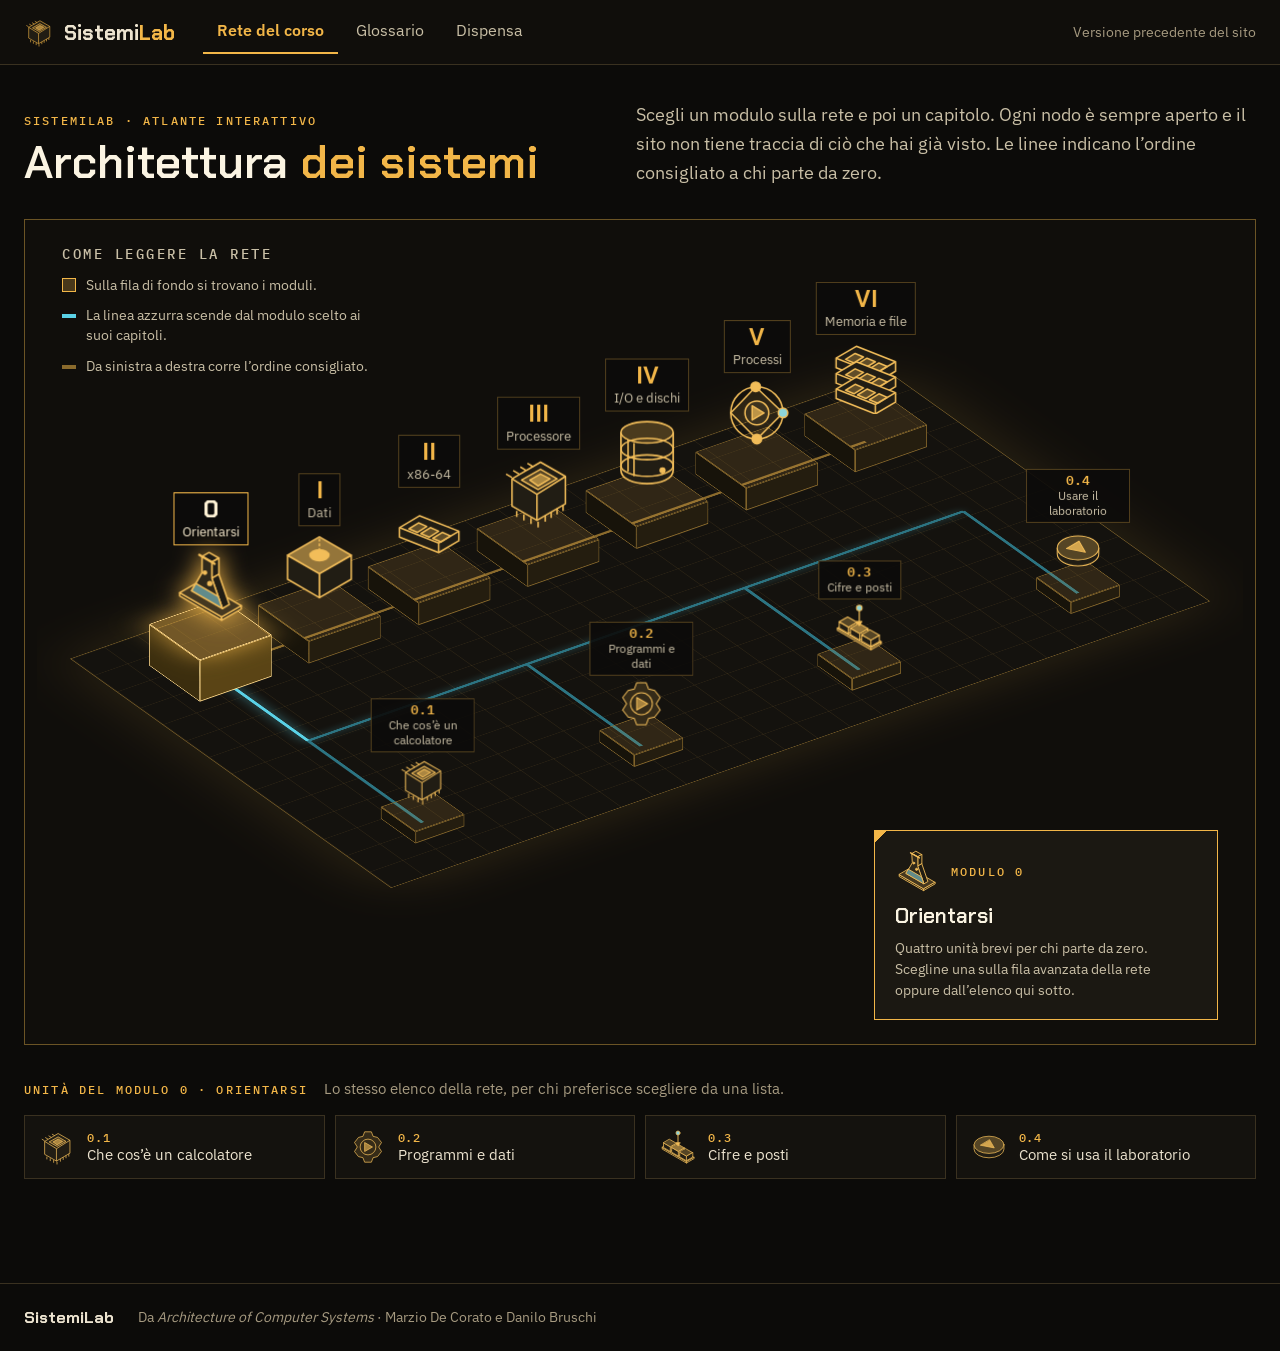
==== commit 3d1fde0c: "pub" ====
--- a/index.html
+++ b/index.html
@@ -1,113 +1,38 @@
 <!doctype html>
 <html lang="it">
 <head>
-  <meta charset="utf-8">
-  <meta name="viewport" content="width=device-width,initial-scale=1">
-  <meta name="theme-color" content="#10110f">
-  <meta name="description" content="Laboratorio interattivo di architettura dei sistemi. Esplora circuiti, programmi e sistemi operativi con esperimenti e problemi svolti.">
-  <title>SistemiLab · Architettura dei sistemi</title>
-  <link rel="icon" href="assets/icona.svg" type="image/svg+xml">
-  <link rel="stylesheet" href="css/sito.css">
+<meta charset="utf-8">
+<meta name="viewport" content="width=device-width,initial-scale=1">
+<meta name="theme-color" content="#0c0b09">
+<meta name="description" content="SistemiLab: la rete interattiva del corso di architettura dei sistemi, con unità guidate ed esperimenti da seguire un passo alla volta.">
+<title>SistemiLab · Architettura dei sistemi</title>
+<link rel="icon" href="assets/icona.svg" type="image/svg+xml">
+<link rel="stylesheet" href="sl/css/sito.css">
 </head>
 <body>
-  <a class="skip" href="#principale" onclick="event.preventDefault();document.getElementById('principale').focus()">Vai al contenuto</a>
-  <header class="top">
-    <div class="bar">
-      <a class="brand" href="#indice" aria-label="SistemiLab, pagina iniziale">
-        <svg width="34" height="34" viewBox="0 0 80 80" aria-hidden="true"><g data-symbol="cpu" aria-hidden="true" transform="translate(8 8) scale(1)" style="color:#f2bd59"><path d="M10 22L34 8 55 20 55 43 31 57 10 45Z" fill="#211d14" fill-opacity="1" stroke="currentColor" stroke-width="1.3" stroke-linejoin="round"/><path d="M10 22L31 35 55 20M31 35V57" fill="none" fill-opacity="1" stroke="currentColor" stroke-width="1.3" stroke-linejoin="round"/><path d="M18 23L34 14 48 22 32 31Z" fill="#f2bd59" fill-opacity="0.25" stroke="currentColor" stroke-width="1.3" stroke-linejoin="round"/><path d="M25 23L34 18 42 22 32 28Z" fill="#f2bd59" fill-opacity="0.55" stroke="currentColor" stroke-width="1.3" stroke-linejoin="round"/><path d="M14 49v5M38 53v5M5 18l5 3" fill="none" fill-opacity="1" stroke="currentColor" stroke-width="1.3" stroke-linejoin="round"/><path d="M20 52v5M43 50v5M11 15l5 3" fill="none" fill-opacity="1" stroke="currentColor" stroke-width="1.3" stroke-linejoin="round"/><path d="M26 55v5M48 47v5M17 12l5 3" fill="none" fill-opacity="1" stroke="currentColor" stroke-width="1.3" stroke-linejoin="round"/><path d="M32 58v5M53 44v5M23 9l5 3" fill="none" fill-opacity="1" stroke="currentColor" stroke-width="1.3" stroke-linejoin="round"/></g></svg>
-        <span>Sistemi<span class="accent">Lab</span></span>
-      </a>
-      <nav aria-label="Sezioni del sito"><a data-nav="laboratorio" href="#laboratorio">Laboratorio</a><a data-nav="esercitazioni" href="#esercitazioni">Esercitazioni guidate</a></nav>
-      <a href="#mappa" class="idx" data-nav="mappa"><svg viewBox="0 0 24 24" aria-hidden="true"><path d="M5 5L17 5 12 18 5 5" fill="none" stroke="currentColor"/><path d="M2 2h6v6H2zM15 2h6v6h-6zM9 15h6v6H9z" fill="#201d15" stroke="currentColor"/></svg> Indice</a>
-    </div>
-  </header>
-  <main id="principale" tabindex="-1"></main>
-  <footer><div class="foot"><span class="footbrand">SistemiLab</span><span>Da <i>Architecture of Computer Systems</i> · Marzio De Corato e Danilo Bruschi</span><a data-book href="materiali/dispensa.pdf" target="_blank" rel="noopener">Dispensa PDF ↗</a></div></footer>
-  <noscript>Attiva JavaScript per usare le simulazioni e correggere gli esercizi.</noscript>
-  <script src="js/modello.js"></script>
-  <script src="js/assembly.js"></script>
-  <script src="contenuti/lessico.js"></script>
-  <script src="contenuti/teoria-01.js"></script>
-  <script src="contenuti/teoria-02.js"></script>
-  <script src="contenuti/teoria-03.js"></script>
-  <script src="contenuti/teoria-04.js"></script>
-  <script src="contenuti/teoria-05.js"></script>
-  <script src="contenuti/teoria-06.js"></script>
-  <!-- CATALOGHI -->
-  <script src="contenuti/01-01.js"></script>
-  <script src="contenuti/01-02.js"></script>
-  <script src="contenuti/01-03.js"></script>
-  <script src="contenuti/01-04.js"></script>
-  <script src="contenuti/01-05.js"></script>
-  <script src="contenuti/01-06.js"></script>
-  <script src="contenuti/01-07.js"></script>
-  <script src="contenuti/02-01.js"></script>
-  <script src="contenuti/02-02.js"></script>
-  <script src="contenuti/02-03.js"></script>
-  <script src="contenuti/02-04.js"></script>
-  <script src="contenuti/02-05.js"></script>
-  <script src="contenuti/02-06.js"></script>
-  <script src="contenuti/02-07.js"></script>
-  <script src="contenuti/03-01.js"></script>
-  <script src="contenuti/03-02.js"></script>
-  <script src="contenuti/03-03.js"></script>
-  <script src="contenuti/03-04.js"></script>
-  <script src="contenuti/03-05.js"></script>
-  <script src="contenuti/03-06.js"></script>
-  <script src="contenuti/04-01.js"></script>
-  <script src="contenuti/04-02.js"></script>
-  <script src="contenuti/04-03.js"></script>
-  <script src="contenuti/04-04.js"></script>
-  <script src="contenuti/04-05.js"></script>
-  <script src="contenuti/04-06.js"></script>
-  <script src="contenuti/04-07.js"></script>
-  <script src="contenuti/05-01.js"></script>
-  <script src="contenuti/05-02.js"></script>
-  <script src="contenuti/05-03.js"></script>
-  <script src="contenuti/05-04.js"></script>
-  <script src="contenuti/05-05.js"></script>
-  <script src="contenuti/05-06.js"></script>
-  <script src="contenuti/05-07.js"></script>
-  <script src="contenuti/06-01.js"></script>
-  <script src="contenuti/06-02.js"></script>
-  <script src="contenuti/06-03.js"></script>
-  <script src="contenuti/06-04.js"></script>
-  <script src="contenuti/06-05.js"></script>
-  <script src="contenuti/06-06.js"></script>
-  <script src="contenuti/06-07.js"></script>
-  <script src="contenuti/esercizi-06-03.js"></script>
-  <script src="contenuti/atelier-01.js"></script>
-  <script src="contenuti/atelier-02.js"></script>
-  <script src="contenuti/atelier-03.js"></script>
-  <script src="contenuti/atelier-04.js"></script>
-  <script src="contenuti/atelier-05.js"></script>
-  <script src="contenuti/atelier-06.js"></script>
-  <script src="contenuti/obiettivi-prove.js"></script>
-  <script src="contenuti/pagine.js"></script>
-  <script src="js/base.js"></script>
-  <script src="js/simboli.js"></script>
-  <script src="js/animazione.js"></script>
-  <script src="js/scene-01.js"></script>
-  <script src="js/scene-02.js"></script>
-  <script src="js/scene-03.js"></script>
-  <script src="js/scene-04.js"></script>
-  <script src="js/scene-05.js"></script>
-  <script src="js/scene-06.js"></script>
-  <script src="contenuti/percorsi.js"></script>
-  <script src="js/casi-svolti.js"></script>
-  <script src="js/ordine.js"></script>
-  <script src="js/ricostruzioni.js"></script>
-  <script src="js/prove-animate-01.js"></script>
-  <script src="js/prove-animate-02.js"></script>
-  <script src="js/prove-animate-03.js"></script>
-  <script src="js/prove-animate-04.js"></script>
-  <script src="js/prove-animate-05.js"></script>
-  <script src="js/prove-animate-06.js"></script>
-  <script src="js/quadri-esercizi.js"></script>
-  <script src="js/laboratorio.js"></script>
-  <script src="js/esercizi-63.js"></script>
-  <script src="js/esperimenti.js"></script>
-  <script src="js/esercitazioni.js"></script>
-  <script src="js/avvio.js"></script>
+<a class="salta" href="#contenuto">Vai al contenuto</a>
+<header class="testa">
+  <div class="in">
+    <a class="marchio" href="#/" aria-label="SistemiLab, rete del corso"><svg class="sim" width="30" height="30" viewBox="0 0 64 64" aria-hidden="true" style="color:#f2b648"><use href="#sl-cpu"></use></svg><span>Sistemi<b>Lab</b></span></a>
+    <nav aria-label="Sezioni del sito">
+      <a href="#/" data-vista="rete">Rete del corso</a>
+      <a href="#/glossario" data-vista="glossario">Glossario</a>
+      <a href="materiali/dispensa.pdf" target="_blank" rel="noopener">Dispensa</a>
+    </nav>
+    <a class="lato" href="classico.html">Versione precedente del sito</a>
+  </div>
+</header>
+<main id="contenuto" tabindex="-1"></main>
+<footer class="piede"><div class="in"><span style="font:700 16px var(--tit);color:var(--testo)">SistemiLab</span><span>Da <i>Architecture of Computer Systems</i> · Marzio De Corato e Danilo Bruschi</span></div></footer>
+<noscript><p style="padding:24px">Attiva JavaScript per usare la rete del corso e gli esperimenti.</p></noscript>
+<script src="sl/js/nucleo.js"></script>
+<script src="sl/js/simboli.js"></script>
+<script src="sl/dati/corso.js"></script>
+<script src="sl/dati/glossario.js"></script>
+<script src="sl/js/scena.js"></script>
+<script src="sl/js/laboratorio.js"></script>
+<script src="sl/js/unita.js"></script>
+<script src="sl/js/rete.js"></script>
+<script src="sl/js/avvio.js"></script>
 </body>
 </html>
--- a/sl/css/sito.css
+++ b/sl/css/sito.css
@@ -0,0 +1,284 @@
+/* SistemiLab · foglio di stile unico del nuovo sito */
+/* Caratteri serviti dal sito stesso (cartella sl/font, licenza SIL OFL 1.1): nessuna richiesta a server esterni. */
+@font-face{font-family:'Chakra Petch';font-style:normal;font-weight:500;font-display:swap;src:url(../font/chakra-petch-500.woff2) format('woff2')}
+@font-face{font-family:'Chakra Petch';font-style:normal;font-weight:600;font-display:swap;src:url(../font/chakra-petch-600.woff2) format('woff2')}
+@font-face{font-family:'Chakra Petch';font-style:normal;font-weight:700;font-display:swap;src:url(../font/chakra-petch-700.woff2) format('woff2')}
+@font-face{font-family:'IBM Plex Mono';font-style:normal;font-weight:400;font-display:swap;src:url(../font/ibm-plex-mono-400.woff2) format('woff2')}
+@font-face{font-family:'IBM Plex Mono';font-style:normal;font-weight:500;font-display:swap;src:url(../font/ibm-plex-mono-500.woff2) format('woff2')}
+@font-face{font-family:'IBM Plex Mono';font-style:normal;font-weight:600;font-display:swap;src:url(../font/ibm-plex-mono-600.woff2) format('woff2')}
+@font-face{font-family:'IBM Plex Sans';font-style:normal;font-weight:400;font-display:swap;src:url(../font/ibm-plex-sans-400.woff2) format('woff2')}
+@font-face{font-family:'IBM Plex Sans';font-style:normal;font-weight:500;font-display:swap;src:url(../font/ibm-plex-sans-500.woff2) format('woff2')}
+@font-face{font-family:'IBM Plex Sans';font-style:normal;font-weight:600;font-display:swap;src:url(../font/ibm-plex-sans-600.woff2) format('woff2')}
+:root{
+  --fondo:#0c0b09;--pan:#14120e;--pan2:#1b1812;--buio:#100e0b;
+  --riga:#3a3120;--riga2:#6b5425;--riga3:#4a4233;
+  --ambra:#f2b648;--ambra2:#ffd98a;--ambra-s:#2a2110;--ambra-t:#b08a3c;
+  --ciano:#5ad1e6;--ciano-s:#10201f;--ciano-r:#2c5560;
+  --rosso:#ff6b5a;--rosso-s:#2a1512;--rosso-t:#ffb3a8;
+  --testo:#ece3cf;--testo2:#c9bfa6;--muto:#a69a80;--chiaro:#fbf4e2;
+  --tit:'Chakra Petch','Space Grotesk',system-ui,sans-serif;
+  --corpo:'IBM Plex Sans',system-ui,-apple-system,'Segoe UI',sans-serif;
+  --mono:'IBM Plex Mono',ui-monospace,'Cascadia Mono',Consolas,monospace;
+  --smusso:polygon(0 0,calc(100% - 12px) 0,100% 12px,100% 100%,12px 100%,0 calc(100% - 12px));
+}
+*{box-sizing:border-box}
+[hidden]{display:none!important}
+html{scroll-behavior:smooth}
+body{margin:0;background:var(--fondo);color:var(--testo);font:16px/1.6 var(--corpo);-webkit-font-smoothing:antialiased}
+a{color:var(--ambra)}a:hover{color:var(--ambra2)}
+button{font:inherit;color:inherit;cursor:pointer}
+button:disabled{opacity:.4;cursor:default}
+:focus-visible{outline:2px solid var(--ambra2);outline-offset:2px}
+h1,h2,h3,p{margin:0}
+code{font-family:var(--mono);font-size:.94em;color:var(--chiaro);background:var(--pan2);padding:1px 5px;border:1px solid var(--riga)}
+.salta{position:absolute;left:-999px;top:8px;background:var(--ambra);color:#14110a;padding:8px 14px;z-index:50}
+.salta:focus{left:8px}
+.sim{display:inline-block;flex:none;color:#f2bd59;vertical-align:middle}
+
+/* Intestazione e piede */
+.testa{border-bottom:1px solid var(--riga);background:var(--buio)}
+.testa .in{max-width:1320px;margin:0 auto;padding:10px 24px;display:flex;flex-wrap:wrap;align-items:center;gap:8px 28px}
+.marchio{display:flex;align-items:center;gap:10px;min-height:44px;text-decoration:none;color:var(--testo);font:700 21px var(--tit)}
+.marchio b{color:var(--ambra);font-weight:700}
+.testa nav{display:flex;flex-wrap:wrap;gap:4px;flex:1 1 auto}
+.testa nav a{display:flex;align-items:center;min-height:44px;padding:0 14px;text-decoration:none;color:var(--testo2);border-bottom:2px solid transparent}
+.testa nav a[aria-current]{color:var(--ambra);border-bottom-color:var(--ambra);font-weight:600}
+.testa .lato{font-size:14px;color:var(--muto);text-decoration:none;min-height:44px;display:flex;align-items:center}
+.piede{border-top:1px solid var(--riga);margin-top:48px}
+.piede .in{max-width:1320px;margin:0 auto;padding:22px 24px;display:flex;flex-wrap:wrap;gap:8px 24px;align-items:center;color:var(--muto);font-size:14px}
+main{display:block;outline:none}
+.pagina{max-width:1160px;margin:0 auto;padding:36px 24px 56px;display:flex;flex-direction:column;gap:32px}
+.pagina.larga{max-width:1320px}
+
+/* Elementi ricorrenti */
+.occhiello{font:500 12px var(--mono);letter-spacing:.18em;color:var(--ambra);text-transform:uppercase}
+.occhiello.c{color:var(--ciano)}.occhiello.m{color:var(--muto)}.occhiello.r{color:var(--rosso-t)}
+.titolone{font:600 clamp(32px,5vw,46px)/1.08 var(--tit);color:var(--chiaro)}
+.titolo2{font:600 28px/1.2 var(--tit);color:var(--chiaro)}
+.titolo3{font:600 19px/1.3 var(--corpo);color:var(--chiaro)}
+.guida{font-size:18px;line-height:1.6;color:var(--testo2);max-width:760px}
+.pannello{background:var(--pan);border:1px solid var(--riga);padding:22px}
+.pannello.tacca{background:linear-gradient(135deg,var(--ambra) 8px,transparent 8px) 0 0/16px 16px no-repeat,var(--pan2);border-color:var(--ambra)}
+.pannello.esito{background:linear-gradient(135deg,var(--ciano) 8px,transparent 8px) 0 0/16px 16px no-repeat,var(--ciano-s);border-color:var(--ciano)}
+.colonna{display:flex;flex-direction:column;gap:12px}
+.griglia{display:grid;grid-template-columns:repeat(auto-fit,minmax(min(300px,100%),1fr));gap:16px}
+.bottone{display:inline-flex;align-items:center;justify-content:center;gap:10px;min-height:48px;padding:0 20px;background:var(--pan);color:var(--testo);border:1px solid var(--riga3);text-decoration:none}
+.bottone:hover{color:var(--chiaro);border-color:var(--ambra-t)}
+.bottone.primo{background:var(--ambra);color:#14110a;border-color:var(--ambra);font-weight:600;clip-path:var(--smusso)}
+.bottone.primo:hover{background:var(--ambra2);color:#14110a}
+.bottone.ciano{background:var(--ciano);color:#06181c;border-color:var(--ciano);font-weight:600;clip-path:var(--smusso)}
+.bottone.attivo{background:var(--ambra);color:#14110a;border-color:var(--ambra);font-weight:600}
+.riga-bottoni{display:flex;flex-wrap:wrap;gap:10px;align-items:center}
+.tessera{min-width:44px;min-height:44px;padding:0 12px;background:var(--pan);border:1px solid var(--riga2);font:600 16px var(--mono);color:var(--testo)}
+.tessera[aria-pressed="true"]{background:var(--ambra);color:#14110a;border-color:var(--ambra)}
+.tessera.giusta{background:var(--ciano-s);color:#d9f4f8;border-color:var(--ciano)}
+.tessera.errata{background:var(--rosso-s);color:#ffd2cb;border-color:var(--rosso)}
+.avviso{display:flex;flex-wrap:wrap;gap:6px 14px;align-items:baseline;padding:12px 16px;background:var(--pan2);border:1px solid var(--riga2)}
+.avviso .eti{font:500 12px var(--mono);letter-spacing:.14em;color:var(--ambra)}
+.avviso.ok{background:var(--ciano-s);border-color:var(--ciano)}.avviso.ok .eti{color:var(--ciano)}
+.avviso.no{background:var(--rosso-s);border-color:var(--rosso)}.avviso.no .eti{color:var(--rosso-t)}
+.avviso.con-sim{align-items:center;flex-wrap:nowrap;gap:14px}
+.nota{font-size:14px;color:var(--muto)}
+.piste{display:flex;flex-wrap:wrap;gap:8px}
+.pista{display:inline-flex;align-items:center;gap:8px;padding:4px 12px 4px 6px;background:var(--pan2);border:1px solid var(--riga3);font-size:14px}
+
+/* Termini con definizione */
+.termine{font:inherit;color:var(--ambra);background:none;border:0;border-bottom:1px dotted var(--ambra);padding:0;cursor:help}
+#fumetto{position:absolute;z-index:40;max-width:320px;background:var(--pan2);border:1px solid var(--ambra);padding:12px 14px;box-shadow:0 10px 40px rgba(0,0,0,.6);font-size:15px;line-height:1.45}
+#fumetto b{display:flex;align-items:center;gap:8px;color:var(--chiaro);margin-bottom:4px}
+#fumetto small{display:block;margin-top:6px;color:var(--muto);font:12px var(--mono)}
+
+/* Rete in tre dimensioni */
+.rete-cornice{background:var(--buio);border:1px solid var(--riga2);padding:12px}
+.scalato{position:relative;overflow:hidden}
+.scalato.scorre{overflow-x:auto;overflow-y:hidden;scrollbar-width:thin;scrollbar-color:var(--riga2) transparent;-webkit-overflow-scrolling:touch}
+.avviso-scorri{display:none;margin:-8px 0 0}
+.scalato.scorre+.avviso-scorri{display:block}
+.scalato>.piano-fisso{position:absolute;left:0;top:0;transform-origin:0 0}
+.rete{position:relative;width:1180px;height:800px}
+.rete .suolo{position:absolute;left:90px;top:118px;width:1000px;height:560px;transform-style:preserve-3d;transform:rotateX(60deg) rotateZ(-35deg);background-color:var(--pan);background-image:linear-gradient(rgba(242,182,72,.09) 1px,transparent 1px),linear-gradient(90deg,rgba(242,182,72,.09) 1px,transparent 1px);background-size:40px 40px;border:1px solid var(--riga2);box-shadow:0 0 80px rgba(242,182,72,.14)}
+.rete .traccia{position:absolute;height:4px;background:#8a6a2c}
+.rete .traccia.dato{background:#2c7482;box-shadow:0 0 12px rgba(90,209,230,.4)}
+.rete .discesa{position:absolute;top:100px;width:4px;height:170px;background:var(--ciano);box-shadow:0 0 14px rgba(90,209,230,.8);transition:left .6s cubic-bezier(.2,.8,.2,1)}
+.rete .discesa i{position:absolute;left:-4px;top:-6px;width:12px;height:12px;background:#c8f3fb;box-shadow:0 0 14px var(--ciano);animation:sl-scende 1.6s linear infinite}
+.rete .corre{position:absolute;left:94px;top:94px;width:12px;height:12px;background:#ffe2a6;box-shadow:0 0 12px var(--ambra);animation:sl-corre 6s linear infinite}
+.rete .gambo{position:absolute;top:270px;width:4px;height:200px;background:#2c7482;transition:background .3s,box-shadow .3s}
+.rete .gambo.sel{background:var(--ciano);box-shadow:0 0 14px rgba(90,209,230,.8)}
+.nodo{position:absolute;width:var(--s);height:var(--s);transform-style:preserve-3d;--s:60px;--h:14px}
+.nodo.grande{--s:88px;--h:26px}
+.nodo.sel{--h:30px}.nodo.grande.sel{--h:48px}
+.nodo>i{position:absolute;box-sizing:border-box;border:1px solid #8a6a2c;transition:transform .4s,height .4s,width .4s,left .4s,background .3s,box-shadow .3s,border-color .3s}
+.nodo .f-fronte{left:0;top:var(--s);width:var(--s);height:var(--h);transform-origin:50% 0;transform:rotateX(90deg);background:#241d0f}
+.nodo .f-lato{left:calc(-1*var(--h));top:0;width:var(--h);height:var(--s);transform-origin:100% 50%;transform:rotateY(90deg);background:#17130a}
+.nodo .f-sopra{left:0;top:0;width:var(--s);height:var(--s);transform:translateZ(var(--h));background:rgba(242,182,72,.12)}
+.nodo.sel>i{border-color:var(--ambra2)}
+.nodo.sel .f-fronte{background:#5a4415}.nodo.sel .f-lato{background:#3b2d0e}
+.nodo.sel .f-sopra{background:rgba(242,182,72,.42);box-shadow:0 0 36px rgba(242,182,72,.7)}
+.nodo .perno{position:absolute;left:50%;top:50%;width:0;height:0;transform-style:preserve-3d;transform:translateZ(calc(var(--h) + 6px)) rotateZ(35deg) rotateX(-60deg) translateZ(320px);transition:transform .4s}
+.insegna{position:absolute;left:-52px;bottom:0;width:104px;padding:0;background:transparent;border:0;display:flex;flex-direction:column;align-items:center;gap:3px;color:#f2bd59}
+.nodo.grande .insegna{left:-63px;width:126px}
+.insegna .targa{display:flex;flex-direction:column;align-items:center;gap:1px;padding:3px 8px 4px;background:rgba(12,11,9,.9);border:1px solid rgba(138,106,44,.55);transition:border-color .3s}
+.insegna .n{font:700 13px/1.1 var(--mono);color:var(--ambra)}
+.nodo.grande .insegna .n{font:700 24px/1.1 var(--tit)}
+.insegna .d{font-size:12px;line-height:1.25;text-align:center;color:var(--testo2)}
+.nodo.grande .insegna .d{font-size:13px}
+.insegna .sim{transition:filter .25s}
+.insegna:hover .sim,.insegna:focus-visible .sim{filter:drop-shadow(0 0 10px rgba(242,182,72,.85))}
+.nodo.sel .insegna{color:#fff3d6}.nodo.sel .insegna .targa{border-color:var(--ambra)}
+.nodo.sel .insegna .n,.nodo.sel .insegna .d{color:#fff3d6}
+.nodo.sel .insegna .sim{filter:drop-shadow(0 0 12px rgba(242,182,72,.95))}
+.nodo.nasce{animation:sl-nasce .5s both}
+.rete .legenda{position:absolute;left:12px;top:12px;width:320px;display:flex;flex-direction:column;gap:10px}
+.rete .legenda div{display:flex;gap:10px;align-items:flex-start;font-size:14px;line-height:1.45;color:var(--testo2)}
+.rete .legenda i{flex:none;width:14px;height:4px;margin-top:9px;background:var(--ciano)}
+.rete .legenda i.q{height:14px;margin-top:3px;background:rgba(242,182,72,.25);border:1px solid var(--ambra)}
+.rete .legenda i.o{background:#8a6a2c}
+.rete .scheda{position:absolute;right:12px;bottom:12px;width:344px;display:flex;flex-direction:column;gap:10px;padding:18px 20px}
+.rete .scheda .su{display:flex;align-items:center;gap:12px}
+.rete .scheda .t{font:600 21px/1.2 var(--tit);color:var(--chiaro)}
+.rete .scheda .c{font-size:14px;line-height:1.5;color:var(--testo2)}
+.carte{display:grid;grid-template-columns:repeat(auto-fit,minmax(min(250px,100%),1fr));gap:10px}
+.carta{display:flex;align-items:center;gap:12px;min-height:64px;padding:8px 14px;text-align:left;background:var(--pan);border:1px solid var(--riga);color:var(--testo);text-decoration:none;transition:background .2s,border-color .2s}
+.carta:hover{border-color:var(--ambra-t);color:var(--chiaro)}
+.carta[aria-pressed="true"],.carta.sel{background:var(--ambra-s);border-color:var(--ambra)}
+.carta .k{display:block;font:500 12px var(--mono);letter-spacing:.08em;color:var(--ambra)}
+.carta .v{display:block;font-size:15px;line-height:1.3}
+.carta .w{display:block;font-size:13px;line-height:1.35;color:var(--muto);margin-top:2px}
+
+/* Unità: testata e fasi */
+.testata{position:relative;overflow:hidden;background:var(--pan);border:1px solid var(--riga2);padding:26px;display:flex;flex-wrap:wrap;align-items:center;gap:22px 30px}
+.testata .filigrana{position:absolute;color:#f2bd59;opacity:.09;pointer-events:none}
+.testata .podio{position:relative;flex:none;width:128px;height:128px;display:flex;align-items:center;justify-content:center;background-color:var(--pan2);background-image:linear-gradient(rgba(242,182,72,.08) 1px,transparent 1px),linear-gradient(90deg,rgba(242,182,72,.08) 1px,transparent 1px);background-size:16px 16px;border:1px solid var(--ambra);box-shadow:0 0 34px rgba(242,182,72,.22)}
+.testata .dx{position:relative;flex:1 1 420px;min-width:0;display:flex;flex-direction:column;gap:10px}
+.testata h1{font:600 clamp(28px,4.4vw,38px)/1.1 var(--tit);color:var(--chiaro)}
+.testata.stretta{padding:14px 20px;gap:12px 20px}
+.testata.stretta .podio{width:64px;height:64px;box-shadow:none}
+.testata.stretta h1{font-size:clamp(22px,3.2vw,28px)}
+.testata.stretta .filigrana{display:none}
+.fasi{display:grid;grid-template-columns:repeat(auto-fit,minmax(min(180px,100%),1fr));gap:8px}
+.fase{display:flex;align-items:center;gap:10px;min-height:64px;padding:6px 12px 6px 8px;background:#12110e;border:1px solid var(--riga3);color:var(--testo2);text-align:left;text-decoration:none}
+.fase .sim{color:var(--ambra-t)}
+.fase span{display:flex;flex-direction:column;line-height:1.25}
+.fase small{font:500 12px var(--mono);color:var(--muto)}
+.fase.fatta{background:var(--ciano-s);border-color:var(--ciano-r);color:#d9f4f8}.fase.fatta .sim{color:#8cd4da}.fase.fatta small{color:var(--ciano)}
+.fase[aria-current]{background:var(--ambra-s);border-color:var(--ambra);box-shadow:0 0 22px rgba(242,182,72,.22);color:#fff3d6;font-weight:600}
+.fase[aria-current] .sim{color:var(--ambra2)}.fase[aria-current] small{color:var(--ambra)}
+.fase:hover{border-color:var(--ambra-t)}
+.passi-fase{display:flex;flex-wrap:wrap;justify-content:space-between;align-items:center;gap:16px;border-top:1px solid var(--riga);padding-top:22px}
+
+/* Richiami, prosa, figure */
+.richiamo{display:flex;gap:16px;align-items:flex-start;background:var(--pan);border:1px solid var(--ciano-r);padding:18px 20px}
+.richiamo p{color:var(--testo2)}
+.due{display:flex;flex-wrap:wrap;gap:40px;align-items:flex-start}
+.prosa{flex:999 1 560px;min-width:0;display:flex;flex-direction:column;gap:22px;font-size:18px;line-height:1.75;color:#e4dbc6}
+.prosa>p{max-width:700px;text-wrap:pretty}
+.prosa h3{font:600 22px/1.25 var(--tit);color:var(--chiaro);margin-top:6px}
+.accanto{flex:1 1 280px;min-width:0;display:flex;flex-direction:column;gap:14px}
+.voce b{display:flex;align-items:center;gap:10px;color:var(--chiaro);font-weight:600}
+.voce span{display:block;color:var(--testo2);font-size:15px}
+.figura{margin:0;background:var(--pan);border:1px solid var(--riga);padding:18px 20px;display:flex;flex-direction:column;gap:12px;max-width:760px}
+.figura figcaption{font-size:15px;line-height:1.5;color:var(--testo2)}
+.figura .tt{font:500 11px var(--mono);letter-spacing:.16em;color:var(--muto);text-transform:uppercase}
+.scorri{overflow-x:auto}
+.fila-celle{display:flex;gap:8px;font-family:var(--mono);width:max-content}
+.fila-celle div{display:flex;flex-direction:column;align-items:center;gap:6px}
+.fila-celle small{font-size:13px;line-height:20px;color:var(--muto);min-height:20px}
+.fila-celle b{width:64px;height:72px;display:flex;align-items:center;justify-content:center;font-size:32px;font-weight:600;background:#12110e;border:1px solid var(--riga3);color:var(--muto)}
+.fila-celle .on b{background:var(--ciano-s);border-color:var(--ciano);box-shadow:0 0 18px rgba(90,209,230,.35);color:#d9f4f8}
+.fila-celle .on small{color:var(--ciano)}
+.fila-celle .amb b{background:var(--ambra-s);border-color:var(--ambra);color:#fff3d6}
+.fila-celle em{font-style:normal;font-size:13px;line-height:20px;color:var(--testo2);min-height:20px}
+.legenda-fig{display:flex;gap:12px;align-items:flex-start}
+.legenda-fig div{color:#d6ccb5}.legenda-fig b{color:var(--chiaro)}
+
+/* Palco degli esperimenti */
+.banco{position:relative;background-color:var(--buio);background-image:linear-gradient(rgba(242,182,72,.05) 1px,transparent 1px),linear-gradient(90deg,rgba(242,182,72,.05) 1px,transparent 1px);background-size:28px 28px;border:1px solid var(--riga2);padding:22px;display:flex;flex-direction:column;gap:18px}
+.banco::before,.banco::after{content:"";position:absolute;width:22px;height:22px;border:3px solid var(--ambra);pointer-events:none}
+.banco::before{left:-1px;top:-1px;border-right:0;border-bottom:0}
+.banco::after{right:-1px;bottom:-1px;border-left:0;border-top:0}
+.hud{display:grid;grid-template-columns:repeat(auto-fit,minmax(min(140px,100%),1fr));gap:10px;font-family:var(--mono)}
+.hud div{display:flex;flex-direction:column;gap:2px;padding:8px 12px;background:var(--pan);border:1px solid var(--riga)}
+.hud small{font-size:11px;letter-spacing:.14em;color:var(--muto);text-transform:uppercase}
+.hud b{font-size:26px;font-weight:600;color:var(--chiaro);line-height:1.15;overflow-wrap:anywhere}
+.hud .a{border-color:var(--riga2)}.hud .a small{color:var(--ambra)}.hud .a b{color:#fff3d6}
+.hud .c{border-color:var(--ciano-r)}.hud .c small{color:var(--ciano)}.hud .c b{color:#d9f4f8}
+.palco{position:relative}
+.el{position:absolute;box-sizing:border-box;transition:left .6s cubic-bezier(.2,.8,.2,1),top .6s cubic-bezier(.2,.8,.2,1),width .45s,height .45s,opacity .35s,background-color .35s,border-color .35s,box-shadow .35s,color .35s}
+.el.entra{opacity:0}
+.el-box{display:flex;flex-direction:column;align-items:center;justify-content:center;gap:2px;background:var(--pan);border:1px solid var(--riga2);padding:6px 8px;text-align:center}
+.el-box .et{font:500 11px/1.25 var(--mono);letter-spacing:.1em;color:var(--muto);text-transform:uppercase}
+.el-box .va{font:600 17px/1.2 var(--mono);color:var(--chiaro);overflow-wrap:anywhere}
+.el-box.riga{flex-direction:row;gap:10px;justify-content:flex-start;text-align:left}
+.el-box.riga>div{display:flex;flex-direction:column;gap:2px;min-width:0}
+.el-box.stretta .va{font-size:14px}
+.el-cella{display:flex;align-items:center;justify-content:center;font:600 34px var(--mono);background:#17140f;border:1px solid var(--riga3);color:#6b6048}
+.el-cella.piccola{font-size:20px}
+.el-cella.minuta{font-size:15px}
+/* Celle colorate per le immagini: lo stato si legge dal bordo e dall'alone. */
+.palco .el-cella.tinta-rosso{background:#c8402f}.palco .el-cella.tinta-giallo{background:#d8b638}.palco .el-cella.tinta-verde{background:#3f9b57}.palco .el-cella.tinta-blu{background:#3566c4}.palco .el-cella.tinta-nero{background:#050505}.palco .el-cella.tinta-bianco{background:#ece8dc}
+.el-cella .so{position:absolute;left:0;right:0;top:-24px;text-align:center;font:500 13px var(--mono);color:var(--muto);transition:color .3s}
+.el-cella .gi{position:absolute;left:0;right:0;bottom:-24px;text-align:center;font:500 13px var(--mono);color:var(--testo2)}
+.st-att.el-box,.st-att.el-cella{border-color:var(--ambra);background:var(--ambra-s);color:#fff3d6;box-shadow:0 0 0 3px rgba(242,182,72,.16),0 0 26px rgba(242,182,72,.3)}
+.st-att .so{color:var(--ambra)}
+.st-on.el-box,.st-on.el-cella{border-color:var(--ciano);background:var(--ciano-s);color:#d9f4f8;box-shadow:0 0 22px rgba(90,209,230,.38)}
+.st-on .so{color:var(--ciano)}.st-on .va{color:#d9f4f8}
+.st-zero.el-cella{background:#12110e;color:var(--muto)}
+.st-off.el-box,.st-off.el-cella{opacity:.5}
+.st-err.el-box,.st-err.el-cella{border-color:var(--rosso);background:var(--rosso-s);color:#ffd2cb;box-shadow:0 0 22px rgba(255,107,90,.3)}
+.el-pacco{display:flex;align-items:center;justify-content:center;padding:0 8px;background:var(--ciano);color:#06181c;font:600 14px var(--mono);box-shadow:0 0 18px rgba(90,209,230,.85);z-index:5;white-space:nowrap}
+.el-pacco.st-att{background:var(--ambra);color:#14110a;box-shadow:0 0 18px rgba(242,182,72,.85)}
+.el-pacco.st-err{background:var(--rosso);color:#1c0704;box-shadow:0 0 18px rgba(255,107,90,.85)}
+.el-nota{font:15px/1.35 var(--corpo);color:var(--testo2)}
+.el-nota.mono{font-family:var(--mono);font-size:14px}
+.el-nota.forte{font:600 20px/1.2 var(--mono);color:var(--chiaro)}
+.el-nota.centro{text-align:center}
+.el-nota.st-att{color:var(--ambra)}.el-nota.st-on{color:var(--ciano)}.el-nota.st-err{color:var(--rosso-t)}
+.el-sim svg{width:100%;height:100%}
+.el-sim.st-off{opacity:.35}.el-sim.st-att{filter:drop-shadow(0 0 10px rgba(242,182,72,.9))}.el-sim.st-on{filter:drop-shadow(0 0 10px rgba(90,209,230,.9))}
+.el-barra{background:var(--pan);border:1px solid var(--ciano-r)}
+.el-barra i{display:block;height:100%;background:var(--ciano);box-shadow:0 0 14px rgba(90,209,230,.55);transition:width .6s cubic-bezier(.2,.8,.2,1),background-color .35s}
+.el-barra.st-err{border-color:var(--rosso)}.el-barra.st-err i{background:var(--rosso);box-shadow:0 0 14px rgba(255,107,90,.55)}
+.el-cursore{height:6px;background:var(--ambra);animation:sl-bagliore 1.4s ease-in-out infinite}
+.el-zona{border:1px dashed var(--riga3);background:rgba(20,18,14,.5)}
+.el-zona .et{position:absolute;left:10px;top:6px;font:500 11px var(--mono);letter-spacing:.14em;color:var(--muto);text-transform:uppercase}
+.el-zona.st-att{border-color:var(--ambra)}.el-zona.st-on{border-color:var(--ciano)}.el-zona.st-on .et{color:var(--ciano)}
+svg.linee{position:absolute;left:0;top:0;overflow:visible;pointer-events:none}
+svg.linee line{stroke:var(--riga2);stroke-width:2;stroke-linecap:round;transition:stroke .35s,opacity .35s}
+svg.linee line.st-att{stroke:var(--ambra)}svg.linee line.st-on{stroke:var(--ciano)}svg.linee line.st-off{opacity:.35}
+svg.linee line.tratto{stroke-dasharray:6 6}
+.calcolo{display:flex;flex-wrap:wrap;align-items:center;gap:10px 18px;min-height:52px;padding:10px 16px;background:var(--pan);border:1px solid var(--riga);font-family:var(--mono)}
+.calcolo small{font-size:11px;letter-spacing:.16em;color:var(--muto)}
+.calcolo b{font-size:22px;font-weight:600;color:var(--chiaro);overflow-wrap:anywhere}
+.calcolo i{font-style:normal;padding:4px 12px;font-size:13px;letter-spacing:.1em;font-weight:600;border:1px solid var(--muto);color:var(--testo)}
+.calcolo i.si{background:var(--ciano-s);color:#d9f4f8;border-color:var(--ciano)}
+.calcolo i.no{background:var(--rosso-s);color:#ffd2cb;border-color:var(--rosso)}
+.racconto{display:flex;flex-direction:column;gap:8px;padding:18px 20px;background:var(--pan2);border:1px solid var(--riga2)}
+.racconto .t{font:600 24px/1.2 var(--tit);color:var(--chiaro)}
+.racconto .c{font-size:18px;line-height:1.65;color:#e4dbc6;max-width:780px}
+.tacche{display:flex;align-items:flex-end;height:18px;overflow:hidden}
+.tacche i{flex:1 1 0;min-width:3px;height:10px;margin-right:3px;background:var(--riga);transition:background .3s,height .3s}
+.tacche i.p{background:#3f9fb0}.tacche i.q{background:var(--ambra);height:18px}.tacche i.n{margin-left:10px}
+input[type=range]{width:100%;height:28px;accent-color:var(--ambra)}
+.comandi{display:flex;flex-wrap:wrap;align-items:center;gap:10px 20px;background:var(--pan);border:1px solid var(--riga);padding:12px 16px}
+.comandi .gruppo{display:flex;flex-wrap:wrap;align-items:center;gap:6px}
+.comandi .eti{font:500 12px var(--mono);letter-spacing:.14em;color:var(--muto);text-transform:uppercase;margin-right:4px}
+.comandi .valore{min-width:76px;height:44px;display:flex;align-items:center;justify-content:center;padding:0 10px;font:600 20px var(--mono);color:#fff3d6;border:1px solid var(--ambra);background:var(--ambra-s)}
+.comandi input[type=text]{height:44px;width:150px;padding:0 12px;font:600 18px var(--mono);color:#fff3d6;background:var(--ambra-s);border:1px solid var(--ambra)}
+
+/* Esercizi */
+.esercizio{display:flex;flex-direction:column;gap:16px}
+.esercizio input[type=text]{width:240px;max-width:100%;height:48px;padding:0 14px;font:500 20px var(--mono);color:var(--chiaro);background:var(--pan);border:1px solid var(--riga2)}
+.esercizio label.campo{display:flex;flex-direction:column;gap:6px;color:var(--testo2);font-size:14px}
+.spunta{display:flex;gap:12px;align-items:flex-start;min-height:44px;color:#e4dbc6}
+.spunta input{width:22px;height:22px;margin-top:2px;accent-color:var(--ciano);flex:none}
+.sfida{display:flex;flex-wrap:wrap;gap:24px}
+.sfida .id{font:500 16px var(--mono);color:var(--chiaro);word-break:break-all}
+
+@keyframes sl-scende{0%{transform:translateY(0);opacity:0}12%{opacity:1}88%{opacity:1}100%{transform:translateY(170px);opacity:0}}
+@keyframes sl-corre{0%{transform:translateX(0);opacity:0}6%{opacity:1}94%{opacity:1}100%{transform:translateX(800px);opacity:0}}
+@keyframes sl-nasce{0%{opacity:0;transform:translateZ(60px)}100%{opacity:1;transform:translateZ(0)}}
+@keyframes sl-bagliore{0%,100%{box-shadow:0 0 6px rgba(242,182,72,.5)}50%{box-shadow:0 0 20px rgba(242,182,72,.95)}}
+@keyframes sl-entra{0%{opacity:0;transform:translateY(8px)}100%{opacity:1;transform:none}}
+.pagina>*{animation:sl-entra .35s both}
+@media (prefers-reduced-motion:reduce){*,*::before,*::after{animation:none!important;transition:none!important;scroll-behavior:auto!important}}
+@media print{.testa nav,.riga-bottoni,.tacche,input[type=range]{display:none}body{background:#fff;color:#000}}
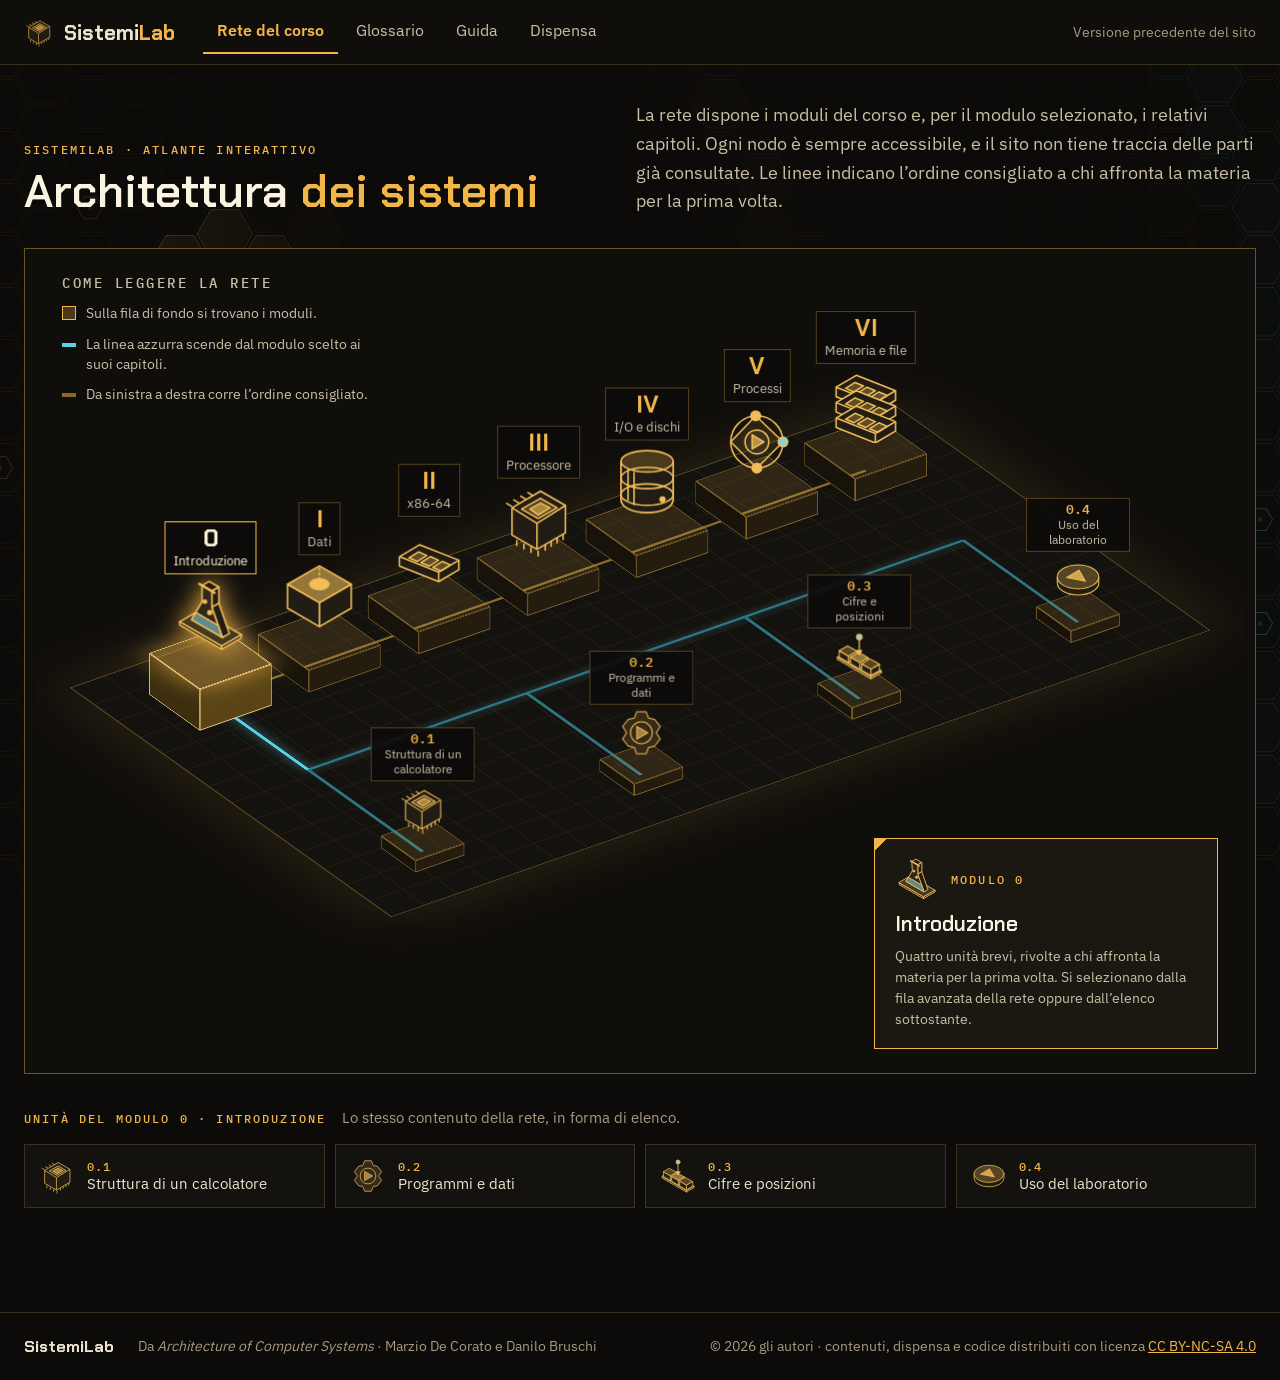
==== commit 8ebbba8e: "pub" ====
--- a/index.html
+++ b/index.html
@@ -2,37 +2,45 @@
 <html lang="it">
 <head>
 <meta charset="utf-8">
+<meta http-equiv="Content-Security-Policy" content="default-src 'none'; script-src 'self'; style-src 'self' 'unsafe-inline'; img-src 'self' data:; font-src 'self'; connect-src 'none'; object-src 'none'; frame-src 'none'; worker-src 'none'; manifest-src 'self'; base-uri 'none'; form-action 'none'">
+<meta name="referrer" content="no-referrer">
 <meta name="viewport" content="width=device-width,initial-scale=1">
 <meta name="theme-color" content="#0c0b09">
 <meta name="description" content="SistemiLab: la rete interattiva del corso di architettura dei sistemi, con unità guidate ed esperimenti da seguire un passo alla volta.">
 <title>SistemiLab · Architettura dei sistemi</title>
 <link rel="icon" href="assets/icona.svg" type="image/svg+xml">
+<link rel="license" href="https://creativecommons.org/licenses/by-nc-sa/4.0/deed.it">
 <link rel="stylesheet" href="sl/css/sito.css">
 </head>
 <body>
-<a class="salta" href="#contenuto">Vai al contenuto</a>
+<a class="salta" href="#contenuto">Passaggio al contenuto</a>
 <header class="testa">
   <div class="in">
     <a class="marchio" href="#/" aria-label="SistemiLab, rete del corso"><svg class="sim" width="30" height="30" viewBox="0 0 64 64" aria-hidden="true" style="color:#f2b648"><use href="#sl-cpu"></use></svg><span>Sistemi<b>Lab</b></span></a>
     <nav aria-label="Sezioni del sito">
       <a href="#/" data-vista="rete">Rete del corso</a>
       <a href="#/glossario" data-vista="glossario">Glossario</a>
-      <a href="materiali/dispensa.pdf" target="_blank" rel="noopener">Dispensa</a>
+      <a href="#/guida" data-vista="guida">Guida</a>
+      <a href="materiali/dispensa.pdf" target="_blank" rel="noopener noreferrer">Dispensa</a>
     </nav>
     <a class="lato" href="classico.html">Versione precedente del sito</a>
   </div>
 </header>
 <main id="contenuto" tabindex="-1"></main>
-<footer class="piede"><div class="in"><span style="font:700 16px var(--tit);color:var(--testo)">SistemiLab</span><span>Da <i>Architecture of Computer Systems</i> · Marzio De Corato e Danilo Bruschi</span></div></footer>
-<noscript><p style="padding:24px">Attiva JavaScript per usare la rete del corso e gli esperimenti.</p></noscript>
+<footer class="piede"><div class="in"><span style="font:700 16px var(--tit);color:var(--testo)">SistemiLab</span><span>Da <i>Architecture of Computer Systems</i> · Marzio De Corato e Danilo Bruschi</span><span class="licenza">© 2026 gli autori · contenuti, dispensa e codice distribuiti con licenza <a rel="license noopener noreferrer" target="_blank" href="https://creativecommons.org/licenses/by-nc-sa/4.0/deed.it">CC BY-NC-SA 4.0</a></span></div></footer>
+<noscript><p style="padding:24px">La rete del corso e gli esperimenti richiedono JavaScript attivo.</p></noscript>
 <script src="sl/js/nucleo.js"></script>
 <script src="sl/js/simboli.js"></script>
 <script src="sl/dati/corso.js"></script>
 <script src="sl/dati/glossario.js"></script>
+<script src="sl/dati/telemetria.js"></script>
+<script src="sl/dati/macchina.js"></script>
 <script src="sl/js/scena.js"></script>
 <script src="sl/js/laboratorio.js"></script>
 <script src="sl/js/unita.js"></script>
+<script src="sl/js/prova.js"></script>
 <script src="sl/js/rete.js"></script>
 <script src="sl/js/avvio.js"></script>
+<script src="sl/js/sfondo.js"></script>
 </body>
 </html>
--- a/sl/css/sito.css
+++ b/sl/css/sito.css
@@ -45,6 +45,7 @@
 .testa nav a[aria-current]{color:var(--ambra);border-bottom-color:var(--ambra);font-weight:600}
 .testa .lato{font-size:14px;color:var(--muto);text-decoration:none;min-height:44px;display:flex;align-items:center}
 .piede{border-top:1px solid var(--riga);margin-top:48px}
+.piede .licenza{margin-left:auto}.piede .licenza a{color:var(--ambra)}
 .piede .in{max-width:1320px;margin:0 auto;padding:22px 24px;display:flex;flex-wrap:wrap;gap:8px 24px;align-items:center;color:var(--muto);font-size:14px}
 main{display:block;outline:none}
 .pagina{max-width:1160px;margin:0 auto;padding:36px 24px 56px;display:flex;flex-direction:column;gap:32px}
@@ -84,6 +85,7 @@
 
 /* Termini con definizione */
 .termine{font:inherit;color:var(--ambra);background:none;border:0;border-bottom:1px dotted var(--ambra);padding:0;cursor:help}
+.unito{white-space:nowrap}.unito .termine{white-space:normal}
 #fumetto{position:absolute;z-index:40;max-width:320px;background:var(--pan2);border:1px solid var(--ambra);padding:12px 14px;box-shadow:0 10px 40px rgba(0,0,0,.6);font-size:15px;line-height:1.45}
 #fumetto b{display:flex;align-items:center;gap:8px;color:var(--chiaro);margin-bottom:4px}
 #fumetto small{display:block;margin-top:6px;color:var(--muto);font:12px var(--mono)}
@@ -244,7 +246,7 @@
 .el-zona.st-att{border-color:var(--ambra)}.el-zona.st-on{border-color:var(--ciano)}.el-zona.st-on .et{color:var(--ciano)}
 svg.linee{position:absolute;left:0;top:0;overflow:visible;pointer-events:none}
 svg.linee line{stroke:var(--riga2);stroke-width:2;stroke-linecap:round;transition:stroke .35s,opacity .35s}
-svg.linee line.st-att{stroke:var(--ambra)}svg.linee line.st-on{stroke:var(--ciano)}svg.linee line.st-off{opacity:.35}
+svg.linee line.st-att{stroke:var(--ambra)}svg.linee line.st-on{stroke:var(--ciano)}svg.linee line.st-err{stroke:var(--rosso)}svg.linee line.st-off{opacity:.35}
 svg.linee line.tratto{stroke-dasharray:6 6}
 .calcolo{display:flex;flex-wrap:wrap;align-items:center;gap:10px 18px;min-height:52px;padding:10px 16px;background:var(--pan);border:1px solid var(--riga);font-family:var(--mono)}
 .calcolo small{font-size:11px;letter-spacing:.16em;color:var(--muto)}
@@ -267,7 +269,8 @@
 
 /* Esercizi */
 .esercizio{display:flex;flex-direction:column;gap:16px}
-.esercizio input[type=text]{width:240px;max-width:100%;height:48px;padding:0 14px;font:500 20px var(--mono);color:var(--chiaro);background:var(--pan);border:1px solid var(--riga2)}
+.esercizio input[type=text]::placeholder{font:400 15px var(--corpo);color:var(--muto);opacity:1}
+.esercizio input[type=text]{width:300px;max-width:100%;height:48px;padding:0 14px;font:500 20px var(--mono);color:var(--chiaro);background:var(--pan);border:1px solid var(--riga2)}
 .esercizio label.campo{display:flex;flex-direction:column;gap:6px;color:var(--testo2);font-size:14px}
 .spunta{display:flex;gap:12px;align-items:flex-start;min-height:44px;color:#e4dbc6}
 .spunta input{width:22px;height:22px;margin-top:2px;accent-color:var(--ciano);flex:none}
@@ -280,5 +283,33 @@
 @keyframes sl-bagliore{0%,100%{box-shadow:0 0 6px rgba(242,182,72,.5)}50%{box-shadow:0 0 20px rgba(242,182,72,.95)}}
 @keyframes sl-entra{0%{opacity:0;transform:translateY(8px)}100%{opacity:1;transform:none}}
 .pagina>*{animation:sl-entra .35s both}
+/* Sequenza di avvio */
+#avvio{position:fixed;inset:0;z-index:200;display:flex;align-items:center;justify-content:center;padding:20px;background:radial-gradient(ellipse at 50% 40%,#17130b 0,#0a0907 70%);opacity:1;transition:opacity .45s;outline:none}
+#avvio.esce{opacity:0;pointer-events:none}
+#avvio .quadro{width:min(760px,100%);display:flex;flex-direction:column;gap:18px;padding:28px 30px;border:1px solid var(--ambra-t);background:linear-gradient(135deg,var(--ambra) 10px,transparent 10px) 0 0/20px 20px no-repeat,var(--pan);box-shadow:0 0 0 1px #0a0907,0 0 60px rgba(242,182,72,.12);animation:sl-entra .35s both}
+#avvio .capo{display:flex;align-items:center;gap:18px}
+#avvio .capo .sim{color:var(--ambra);flex:none}
+#avvio .nome{font:700 34px/1.05 var(--tit);color:var(--chiaro)}
+#avvio .nome b{color:var(--ambra)}
+#avvio .sotto{color:var(--testo2);font-size:15px}
+#avvio .righe{display:flex;flex-direction:column;font:500 14.5px/1.95 var(--mono);color:var(--testo2);border-top:1px solid var(--riga);border-bottom:1px solid var(--riga);padding:10px 0}
+#avvio .righe span{display:flex;flex-wrap:wrap;gap:0 12px;opacity:0;animation:avvio-riga .12s linear forwards}
+#avvio .righe b{color:var(--ciano);font-weight:600;flex:none}
+#avvio .righe em{font-style:normal;color:var(--muto);flex:0 0 170px}
+#avvio .righe i{font-style:normal;color:var(--chiaro)}
+#avvio .righe .invito b,#avvio .righe .invito em{color:var(--ambra);flex:none}
+#avvio .righe .invito u{width:9px;height:17px;background:var(--ambra);align-self:center;text-decoration:none;animation:avvio-cursore .9s steps(2,start) infinite}
+#avvio .lettura{position:absolute;left:-9999px}
+#avvio .corsa{height:4px;background:var(--riga);position:relative;overflow:hidden}
+#avvio .corsa i{position:absolute;inset:0;background:var(--ambra);transform-origin:left center;animation:avvio-corsa var(--durata,4.2s) linear forwards}
+@keyframes avvio-riga{to{opacity:1}}
+@keyframes avvio-corsa{from{transform:scaleX(0)}to{transform:scaleX(1)}}
+@keyframes avvio-cursore{to{visibility:hidden}}
+@media (max-width:560px){#avvio .quadro{padding:20px 18px}#avvio .nome{font-size:27px}#avvio .righe em{flex-basis:100%}#avvio .righe{line-height:1.6}#avvio .righe span{margin-bottom:6px}}
 @media (prefers-reduced-motion:reduce){*,*::before,*::after{animation:none!important;transition:none!important;scroll-behavior:auto!important}}
 @media print{.testa nav,.riga-bottoni,.tacche,input[type=range]{display:none}body{background:#fff;color:#000}}
+
+/* Sfondo «alveare»: tela fissa dietro i contenuti e velo che attenua il disegno sotto la colonna di testo. Assente sotto i 900 px e in stampa. */
+#sfondo,#sfondo-velo{position:fixed;left:0;top:0;width:100%;height:100%;z-index:-1;pointer-events:none}
+#sfondo-velo{background:linear-gradient(90deg,rgba(12,11,9,0) 0,rgba(12,11,9,.78) 22%,rgba(12,11,9,.78) 78%,rgba(12,11,9,0) 100%)}
+@media (max-width:899.98px),print{#sfondo,#sfondo-velo{display:none}}
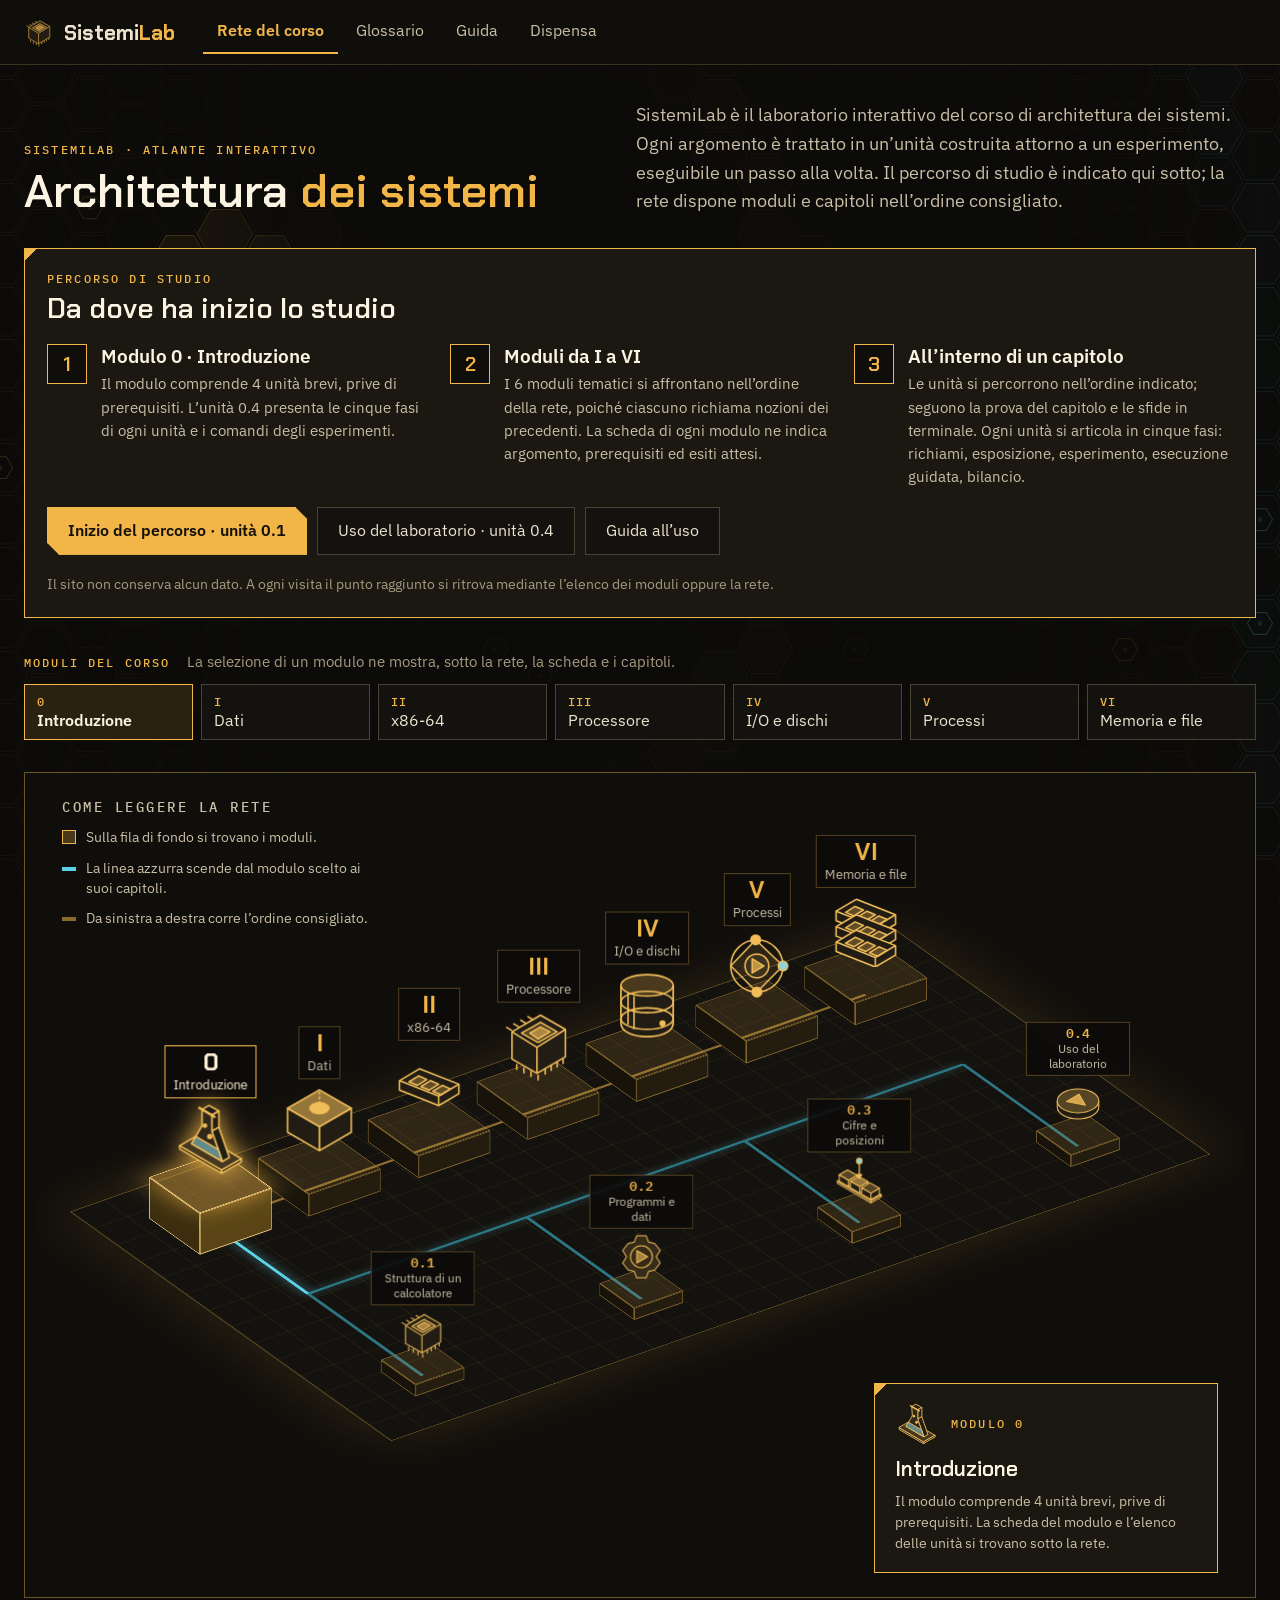
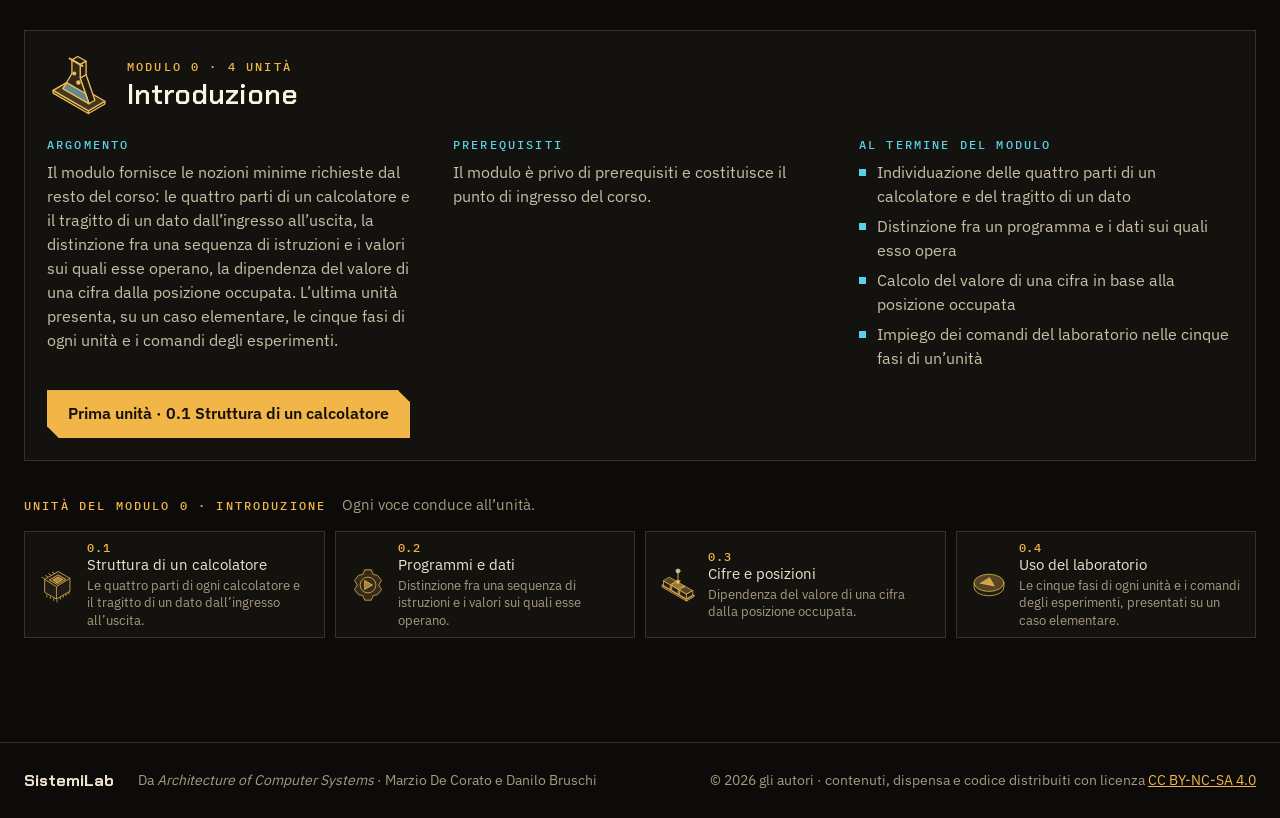
==== commit e679653e: "pub" ====
--- a/index.html
+++ b/index.html
@@ -8,7 +8,7 @@
 <meta name="theme-color" content="#0c0b09">
 <meta name="description" content="SistemiLab: la rete interattiva del corso di architettura dei sistemi, con unità guidate ed esperimenti da seguire un passo alla volta.">
 <title>SistemiLab · Architettura dei sistemi</title>
-<link rel="icon" href="assets/icona.svg" type="image/svg+xml">
+<link rel="icon" href="sl/icona.svg" type="image/svg+xml">
 <link rel="license" href="https://creativecommons.org/licenses/by-nc-sa/4.0/deed.it">
 <link rel="stylesheet" href="sl/css/sito.css">
 </head>
@@ -23,7 +23,6 @@
       <a href="#/guida" data-vista="guida">Guida</a>
       <a href="materiali/dispensa.pdf" target="_blank" rel="noopener noreferrer">Dispensa</a>
     </nav>
-    <a class="lato" href="classico.html">Versione precedente del sito</a>
   </div>
 </header>
 <main id="contenuto" tabindex="-1"></main>
--- a/sl/css/sito.css
+++ b/sl/css/sito.css
@@ -1,4 +1,4 @@
-/* SistemiLab · foglio di stile unico del nuovo sito */
+/* SistemiLab · foglio di stile unico del sito */
 /* Caratteri serviti dal sito stesso (cartella sl/font, licenza SIL OFL 1.1): nessuna richiesta a server esterni. */
 @font-face{font-family:'Chakra Petch';font-style:normal;font-weight:500;font-display:swap;src:url(../font/chakra-petch-500.woff2) format('woff2')}
 @font-face{font-family:'Chakra Petch';font-style:normal;font-weight:600;font-display:swap;src:url(../font/chakra-petch-600.woff2) format('woff2')}
@@ -43,11 +43,10 @@
 .testa nav{display:flex;flex-wrap:wrap;gap:4px;flex:1 1 auto}
 .testa nav a{display:flex;align-items:center;min-height:44px;padding:0 14px;text-decoration:none;color:var(--testo2);border-bottom:2px solid transparent}
 .testa nav a[aria-current]{color:var(--ambra);border-bottom-color:var(--ambra);font-weight:600}
-.testa .lato{font-size:14px;color:var(--muto);text-decoration:none;min-height:44px;display:flex;align-items:center}
 .piede{border-top:1px solid var(--riga);margin-top:48px}
-.piede .licenza{margin-left:auto}.piede .licenza a{color:var(--ambra)}
+.piede .licenza{margin-left:auto}.piede .licenza a{display:inline-block;padding:4px 0;color:var(--ambra)}
 .piede .in{max-width:1320px;margin:0 auto;padding:22px 24px;display:flex;flex-wrap:wrap;gap:8px 24px;align-items:center;color:var(--muto);font-size:14px}
-main{display:block;outline:none}
+main{display:block;outline:none;min-height:100vh}
 .pagina{max-width:1160px;margin:0 auto;padding:36px 24px 56px;display:flex;flex-direction:column;gap:32px}
 .pagina.larga{max-width:1320px}
 
@@ -80,6 +79,9 @@
 .avviso.no{background:var(--rosso-s);border-color:var(--rosso)}.avviso.no .eti{color:var(--rosso-t)}
 .avviso.con-sim{align-items:center;flex-wrap:nowrap;gap:14px}
 .nota{font-size:14px;color:var(--muto)}
+.briciole{font-family:var(--mono)}
+.briciole a{display:inline-flex;align-items:center;min-height:32px}
+.rinvio{flex:none;display:inline-flex;align-items:center;justify-content:center;min-width:44px;min-height:32px;font-family:var(--mono)}
 .piste{display:flex;flex-wrap:wrap;gap:8px}
 .pista{display:inline-flex;align-items:center;gap:8px;padding:4px 12px 4px 6px;background:var(--pan2);border:1px solid var(--riga3);font-size:14px}
 
@@ -213,7 +215,7 @@
 .el-box.riga{flex-direction:row;gap:10px;justify-content:flex-start;text-align:left}
 .el-box.riga>div{display:flex;flex-direction:column;gap:2px;min-width:0}
 .el-box.stretta .va{font-size:14px}
-.el-cella{display:flex;align-items:center;justify-content:center;font:600 34px var(--mono);background:#17140f;border:1px solid var(--riga3);color:#6b6048}
+.el-cella{display:flex;align-items:center;justify-content:center;font:600 34px var(--mono);background:#17140f;border:1px solid var(--riga3);color:#8f8468}
 .el-cella.piccola{font-size:20px}
 .el-cella.minuta{font-size:15px}
 /* Celle colorate per le immagini: lo stato si legge dal bordo e dall'alone. */
@@ -267,13 +269,42 @@
 .comandi .valore{min-width:76px;height:44px;display:flex;align-items:center;justify-content:center;padding:0 10px;font:600 20px var(--mono);color:#fff3d6;border:1px solid var(--ambra);background:var(--ambra-s)}
 .comandi input[type=text]{height:44px;width:150px;padding:0 12px;font:600 18px var(--mono);color:#fff3d6;background:var(--ambra-s);border:1px solid var(--ambra)}
 
+/* Orientamento: percorso di studio, moduli, scheda del modulo, unità di un capitolo, attività di una fase */
+.tappe{list-style:none;margin:0;padding:0;display:grid;grid-template-columns:repeat(auto-fit,minmax(min(280px,100%),1fr));gap:16px 24px}
+.tappe li{display:flex;gap:14px;align-items:flex-start}
+.tappe .n{flex:none;width:40px;height:40px;display:flex;align-items:center;justify-content:center;font:600 20px var(--tit);color:var(--ambra);background:var(--buio);border:1px solid var(--ambra)}
+.tappe p{margin-top:4px;font-size:15px;line-height:1.55;color:var(--testo2)}
+.linguette{display:grid;grid-template-columns:repeat(auto-fit,minmax(min(104px,100%),1fr));gap:8px}
+.linguetta{display:flex;flex-direction:column;justify-content:center;gap:1px;min-height:56px;padding:6px 12px;text-align:left;line-height:1.25;background:var(--pan);border:1px solid var(--riga3);color:var(--testo)}
+.linguetta b{font:500 12px var(--mono);letter-spacing:.08em;color:var(--ambra)}
+.linguetta:hover{border-color:var(--ambra-t);color:var(--chiaro)}
+.linguetta[aria-pressed="true"]{background:var(--ambra-s);border-color:var(--ambra);color:var(--chiaro);font-weight:600}
+.modulo{display:flex;flex-direction:column;gap:20px}
+.modulo .su{display:flex;align-items:center;gap:16px}
+.modulo .tre{display:grid;grid-template-columns:repeat(auto-fit,minmax(min(280px,100%),1fr));gap:20px 32px}
+.modulo .tre>div{display:flex;flex-direction:column;gap:8px}
+.modulo p,.modulo li{font-size:15.5px;line-height:1.55;color:var(--testo2)}
+.modulo ul{list-style:none;margin:0;padding:0;display:flex;flex-direction:column;gap:6px}
+.modulo li{position:relative;padding-left:18px}
+.modulo li::before{content:"";position:absolute;left:0;top:.58em;width:7px;height:7px;background:var(--ciano)}
+.premesse{min-height:1.6em;font-size:15px;color:var(--testo2);max-width:640px}
+.premesse b{color:var(--ciano);font-weight:600}
+.carte.elenco{grid-template-columns:minmax(0,1fr)}
+.carta.unita{display:grid;grid-template-columns:52px minmax(0,5fr) minmax(0,7fr);gap:6px 18px;align-items:start;min-height:92px;padding:14px 16px}
+.carta.unita .v{font-size:17px;font-weight:600;color:var(--chiaro)}
+.carta.unita .w{font-size:14px}
+.carta.unita .ob{font-size:14.5px;line-height:1.5;color:var(--testo2);min-height:4.5em;padding-left:18px;border-left:1px solid var(--riga)}
+@media (max-width:760px){.carta.unita{grid-template-columns:52px minmax(0,1fr)}.carta.unita .ob{grid-column:2;min-height:7.5em;padding:8px 0 0;border-left:0;border-top:1px solid var(--riga)}}
+.consegna{display:flex;flex-wrap:wrap;gap:4px 14px;align-items:baseline;max-width:860px;padding:10px 14px;font-size:15.5px;line-height:1.55;color:var(--testo2);background:var(--ciano-s);border-left:3px solid var(--ciano)}
+.consegna b{flex:none;font:500 12px var(--mono);letter-spacing:.14em;text-transform:uppercase;color:var(--ciano)}
+.consegna span{flex:1 1 420px;min-width:0}
 /* Esercizi */
 .esercizio{display:flex;flex-direction:column;gap:16px}
 .esercizio input[type=text]::placeholder{font:400 15px var(--corpo);color:var(--muto);opacity:1}
 .esercizio input[type=text]{width:300px;max-width:100%;height:48px;padding:0 14px;font:500 20px var(--mono);color:var(--chiaro);background:var(--pan);border:1px solid var(--riga2)}
 .esercizio label.campo{display:flex;flex-direction:column;gap:6px;color:var(--testo2);font-size:14px}
 .spunta{display:flex;gap:12px;align-items:flex-start;min-height:44px;color:#e4dbc6}
-.spunta input{width:22px;height:22px;margin-top:2px;accent-color:var(--ciano);flex:none}
+.spunta input{width:24px;height:24px;margin-top:1px;accent-color:var(--ciano);flex:none}
 .sfida{display:flex;flex-wrap:wrap;gap:24px}
 .sfida .id{font:500 16px var(--mono);color:var(--chiaro);word-break:break-all}
 
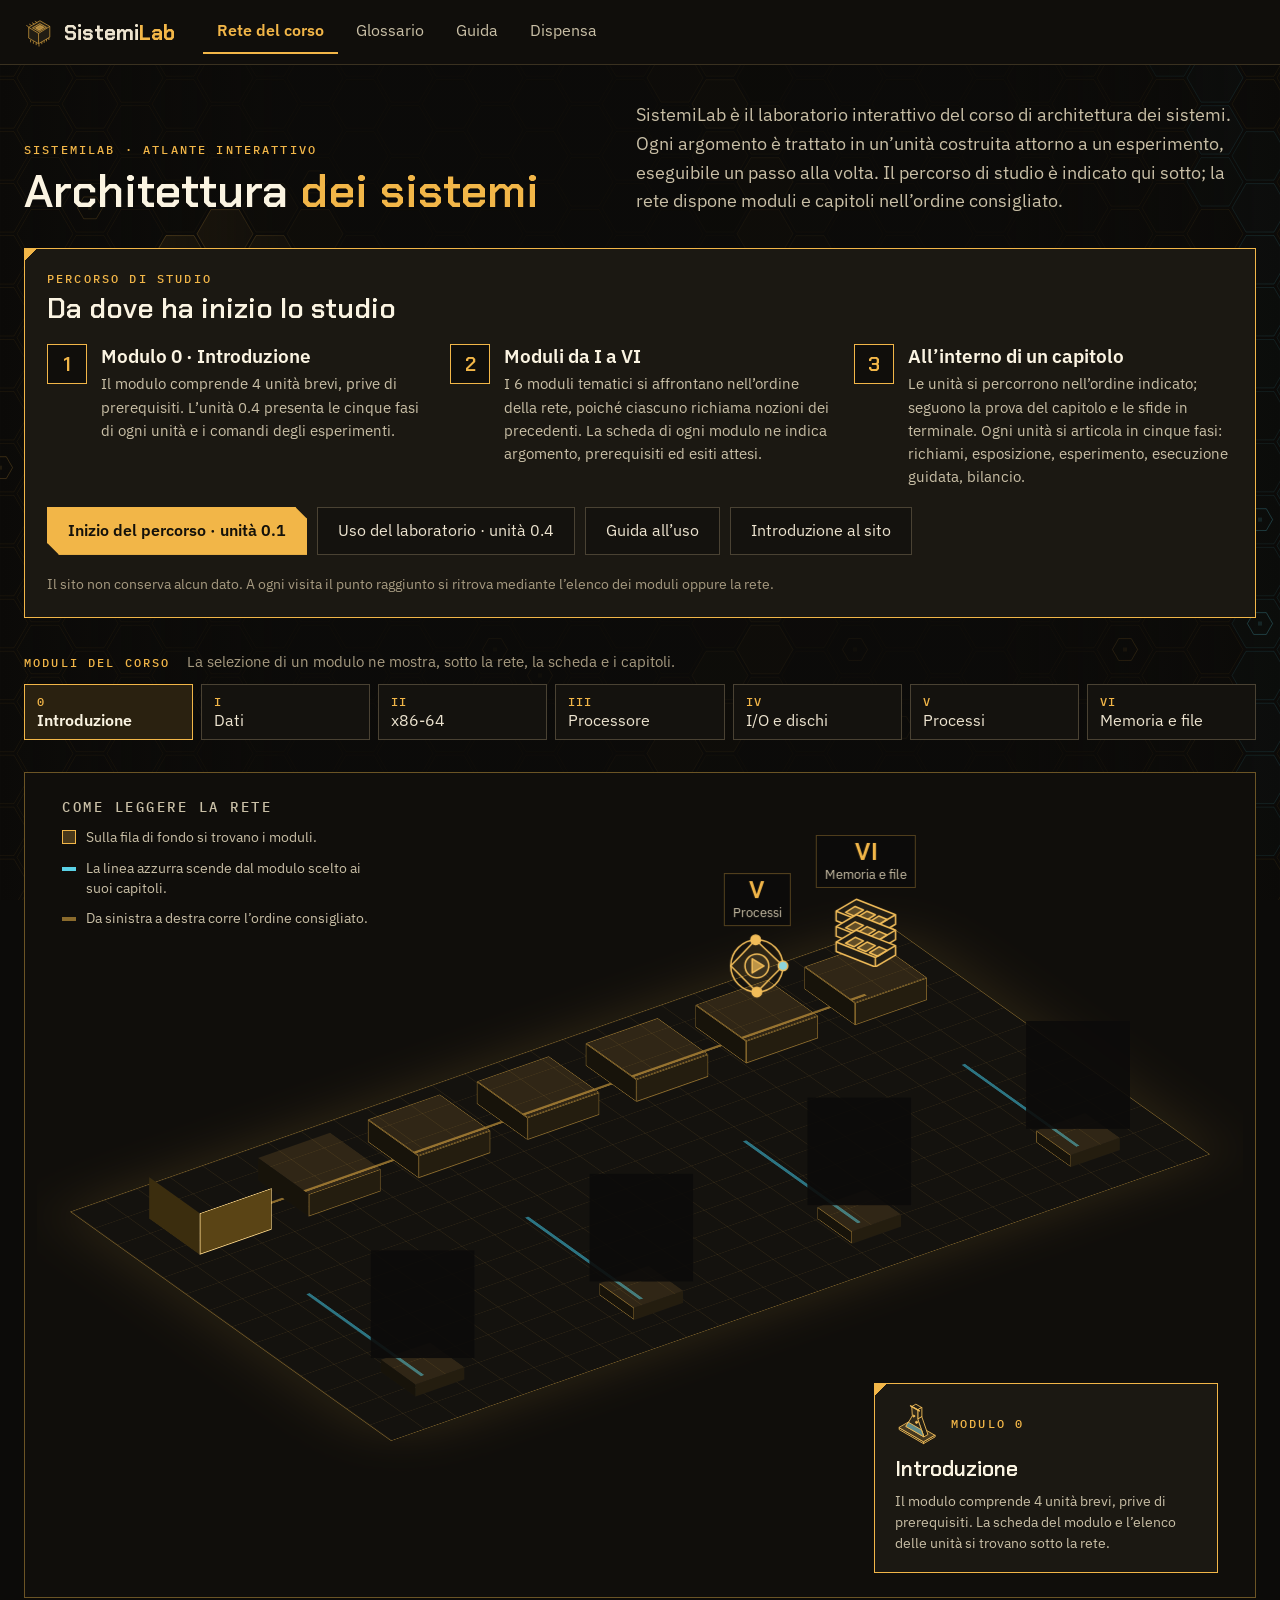
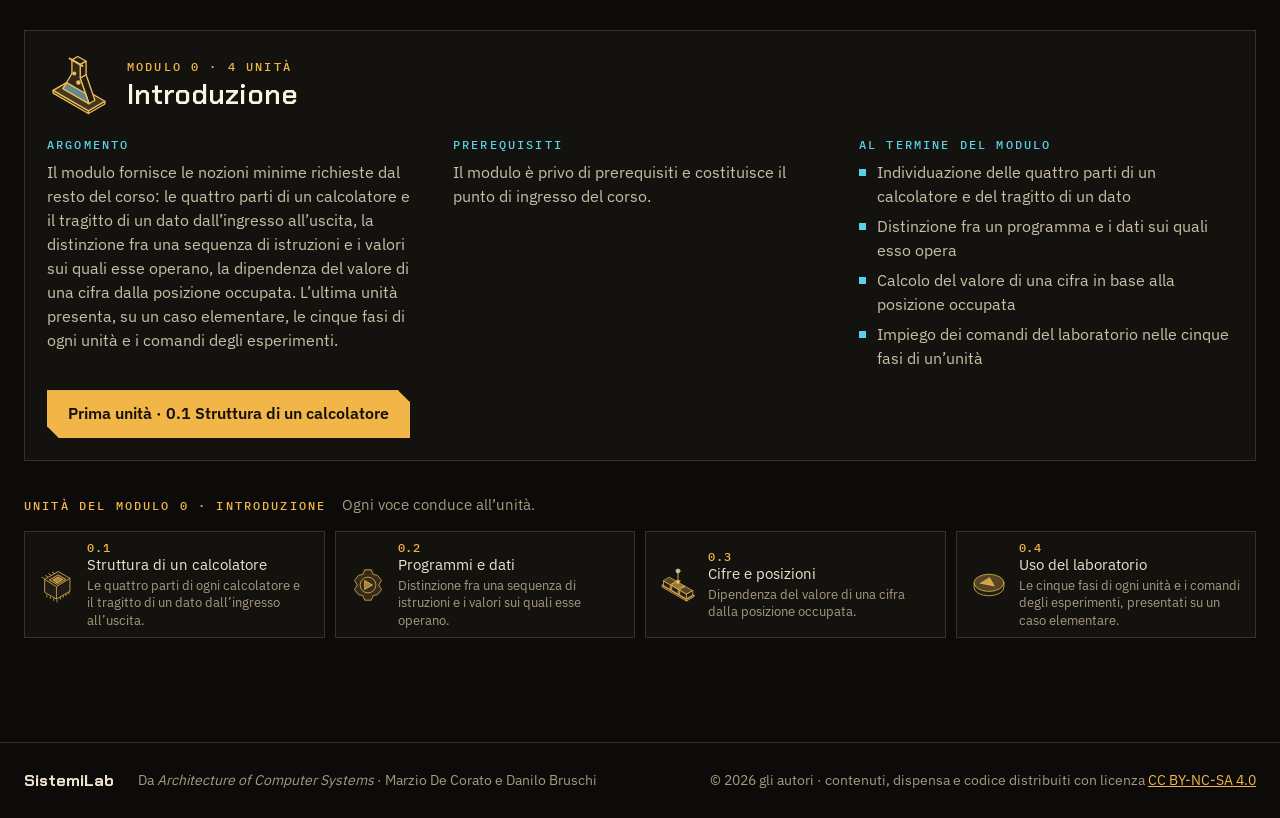
==== commit 9720f0a2: "pub" ====
--- a/index.html
+++ b/index.html
@@ -34,11 +34,13 @@
 <script src="sl/dati/glossario.js"></script>
 <script src="sl/dati/telemetria.js"></script>
 <script src="sl/dati/macchina.js"></script>
+<script src="sl/dati/intro.js"></script>
 <script src="sl/js/scena.js"></script>
 <script src="sl/js/laboratorio.js"></script>
 <script src="sl/js/unita.js"></script>
 <script src="sl/js/prova.js"></script>
 <script src="sl/js/rete.js"></script>
+<script src="sl/js/intro.js"></script>
 <script src="sl/js/avvio.js"></script>
 <script src="sl/js/sfondo.js"></script>
 </body>
--- a/sl/css/sito.css
+++ b/sl/css/sito.css
@@ -314,31 +314,29 @@
 @keyframes sl-bagliore{0%,100%{box-shadow:0 0 6px rgba(242,182,72,.5)}50%{box-shadow:0 0 20px rgba(242,182,72,.95)}}
 @keyframes sl-entra{0%{opacity:0;transform:translateY(8px)}100%{opacity:1;transform:none}}
 .pagina>*{animation:sl-entra .35s both}
-/* Sequenza di avvio */
-#avvio{position:fixed;inset:0;z-index:200;display:flex;align-items:center;justify-content:center;padding:20px;background:radial-gradient(ellipse at 50% 40%,#17130b 0,#0a0907 70%);opacity:1;transition:opacity .45s;outline:none}
-#avvio.esce{opacity:0;pointer-events:none}
-#avvio .quadro{width:min(760px,100%);display:flex;flex-direction:column;gap:18px;padding:28px 30px;border:1px solid var(--ambra-t);background:linear-gradient(135deg,var(--ambra) 10px,transparent 10px) 0 0/20px 20px no-repeat,var(--pan);box-shadow:0 0 0 1px #0a0907,0 0 60px rgba(242,182,72,.12);animation:sl-entra .35s both}
-#avvio .capo{display:flex;align-items:center;gap:18px}
-#avvio .capo .sim{color:var(--ambra);flex:none}
-#avvio .nome{font:700 34px/1.05 var(--tit);color:var(--chiaro)}
-#avvio .nome b{color:var(--ambra)}
-#avvio .sotto{color:var(--testo2);font-size:15px}
-#avvio .righe{display:flex;flex-direction:column;font:500 14.5px/1.95 var(--mono);color:var(--testo2);border-top:1px solid var(--riga);border-bottom:1px solid var(--riga);padding:10px 0}
-#avvio .righe span{display:flex;flex-wrap:wrap;gap:0 12px;opacity:0;animation:avvio-riga .12s linear forwards}
-#avvio .righe b{color:var(--ciano);font-weight:600;flex:none}
-#avvio .righe em{font-style:normal;color:var(--muto);flex:0 0 170px}
-#avvio .righe i{font-style:normal;color:var(--chiaro)}
-#avvio .righe .invito b,#avvio .righe .invito em{color:var(--ambra);flex:none}
-#avvio .righe .invito u{width:9px;height:17px;background:var(--ambra);align-self:center;text-decoration:none;animation:avvio-cursore .9s steps(2,start) infinite}
-#avvio .lettura{position:absolute;left:-9999px}
-#avvio .corsa{height:4px;background:var(--riga);position:relative;overflow:hidden}
-#avvio .corsa i{position:absolute;inset:0;background:var(--ambra);transform-origin:left center;animation:avvio-corsa var(--durata,4.2s) linear forwards}
-@keyframes avvio-riga{to{opacity:1}}
-@keyframes avvio-corsa{from{transform:scaleX(0)}to{transform:scaleX(1)}}
-@keyframes avvio-cursore{to{visibility:hidden}}
-@media (max-width:560px){#avvio .quadro{padding:20px 18px}#avvio .nome{font-size:27px}#avvio .righe em{flex-basis:100%}#avvio .righe{line-height:1.6}#avvio .righe span{margin-bottom:6px}}
+/* Introduzione: schede con un faro sull'elemento della pagina al quale si riferiscono (sl/js/intro.js) */
+.intro{position:fixed;inset:0;z-index:200;pointer-events:none}
+/* finché l'introduzione è aperta, uno spazio in fondo alla pagina consente di portare in alto anche gli ultimi elementi */
+html.intro-aperta body{padding-bottom:100vh}
+.intro.velo{background:rgba(8,7,5,.8)}
+.intro-faro{position:fixed;border:2px solid var(--ambra2);box-shadow:0 0 0 200vmax rgba(8,7,5,.8),0 0 26px rgba(242,182,72,.5);transition:left .25s,top .25s,width .25s,height .25s}
+.intro.in-attesa .intro-faro,.intro.in-attesa .intro-scheda{visibility:hidden}
+.intro-scheda{position:fixed;pointer-events:auto;width:min(480px,calc(100vw - 32px));max-height:calc(100vh - 32px);display:flex;flex-direction:column;gap:12px;box-shadow:0 18px 60px rgba(0,0,0,.65);animation:intro-entra .3s both}
+.intro-scheda[data-posto="centro"]{left:50%;top:50%;transform:translate(-50%,-50%);width:min(640px,calc(100vw - 32px));max-height:86vh}
+.intro-capo{display:flex;align-items:center;justify-content:space-between;gap:12px;min-height:28px}
+.intro-chiudi{flex:none;width:44px;height:44px;margin:-8px -8px -8px 0;font:400 26px/1 var(--corpo);background:transparent;border:1px solid var(--riga3);color:var(--testo2)}
+.intro-chiudi:hover{color:var(--chiaro);border-color:var(--ambra-t)}
+.intro-corsa{list-style:none;margin:0;padding:0;display:flex;gap:3px}
+.intro-corsa li{flex:1 1 0;height:3px;background:var(--riga3)}
+.intro-corsa li.fatta{background:var(--ambra)}
+.intro-scheda .titolo2{font-size:25px}
+.intro-testo{display:flex;flex-direction:column;gap:10px;overflow-y:auto;min-height:0;font-size:16px;line-height:1.6;color:var(--testo2)}
+.intro-testo.prosegue{-webkit-mask-image:linear-gradient(to bottom,#000 calc(100% - 32px),transparent);mask-image:linear-gradient(to bottom,#000 calc(100% - 32px),transparent)}
+.intro-stato{margin-top:-4px}
+@keyframes intro-entra{from{opacity:0}to{opacity:1}}
+@media (max-width:759.98px){.intro-scheda{right:8px;width:auto;max-height:56vh;padding:16px 16px 14px;gap:10px}.intro-scheda[data-posto="centro"]{left:8px;right:8px;transform:translateY(-50%);width:auto;max-height:86vh}.intro-scheda .titolo2{font-size:21px}.intro-testo{font-size:15px;line-height:1.55}.intro-azioni{gap:8px}.intro-azioni .bottone{flex:1 1 auto;padding:0 14px}}
 @media (prefers-reduced-motion:reduce){*,*::before,*::after{animation:none!important;transition:none!important;scroll-behavior:auto!important}}
-@media print{.testa nav,.riga-bottoni,.tacche,input[type=range]{display:none}body{background:#fff;color:#000}}
+@media print{.intro,.testa nav,.riga-bottoni,.tacche,input[type=range]{display:none}body{background:#fff;color:#000}}
 
 /* Sfondo «alveare»: tela fissa dietro i contenuti e velo che attenua il disegno sotto la colonna di testo. Assente sotto i 900 px e in stampa. */
 #sfondo,#sfondo-velo{position:fixed;left:0;top:0;width:100%;height:100%;z-index:-1;pointer-events:none}
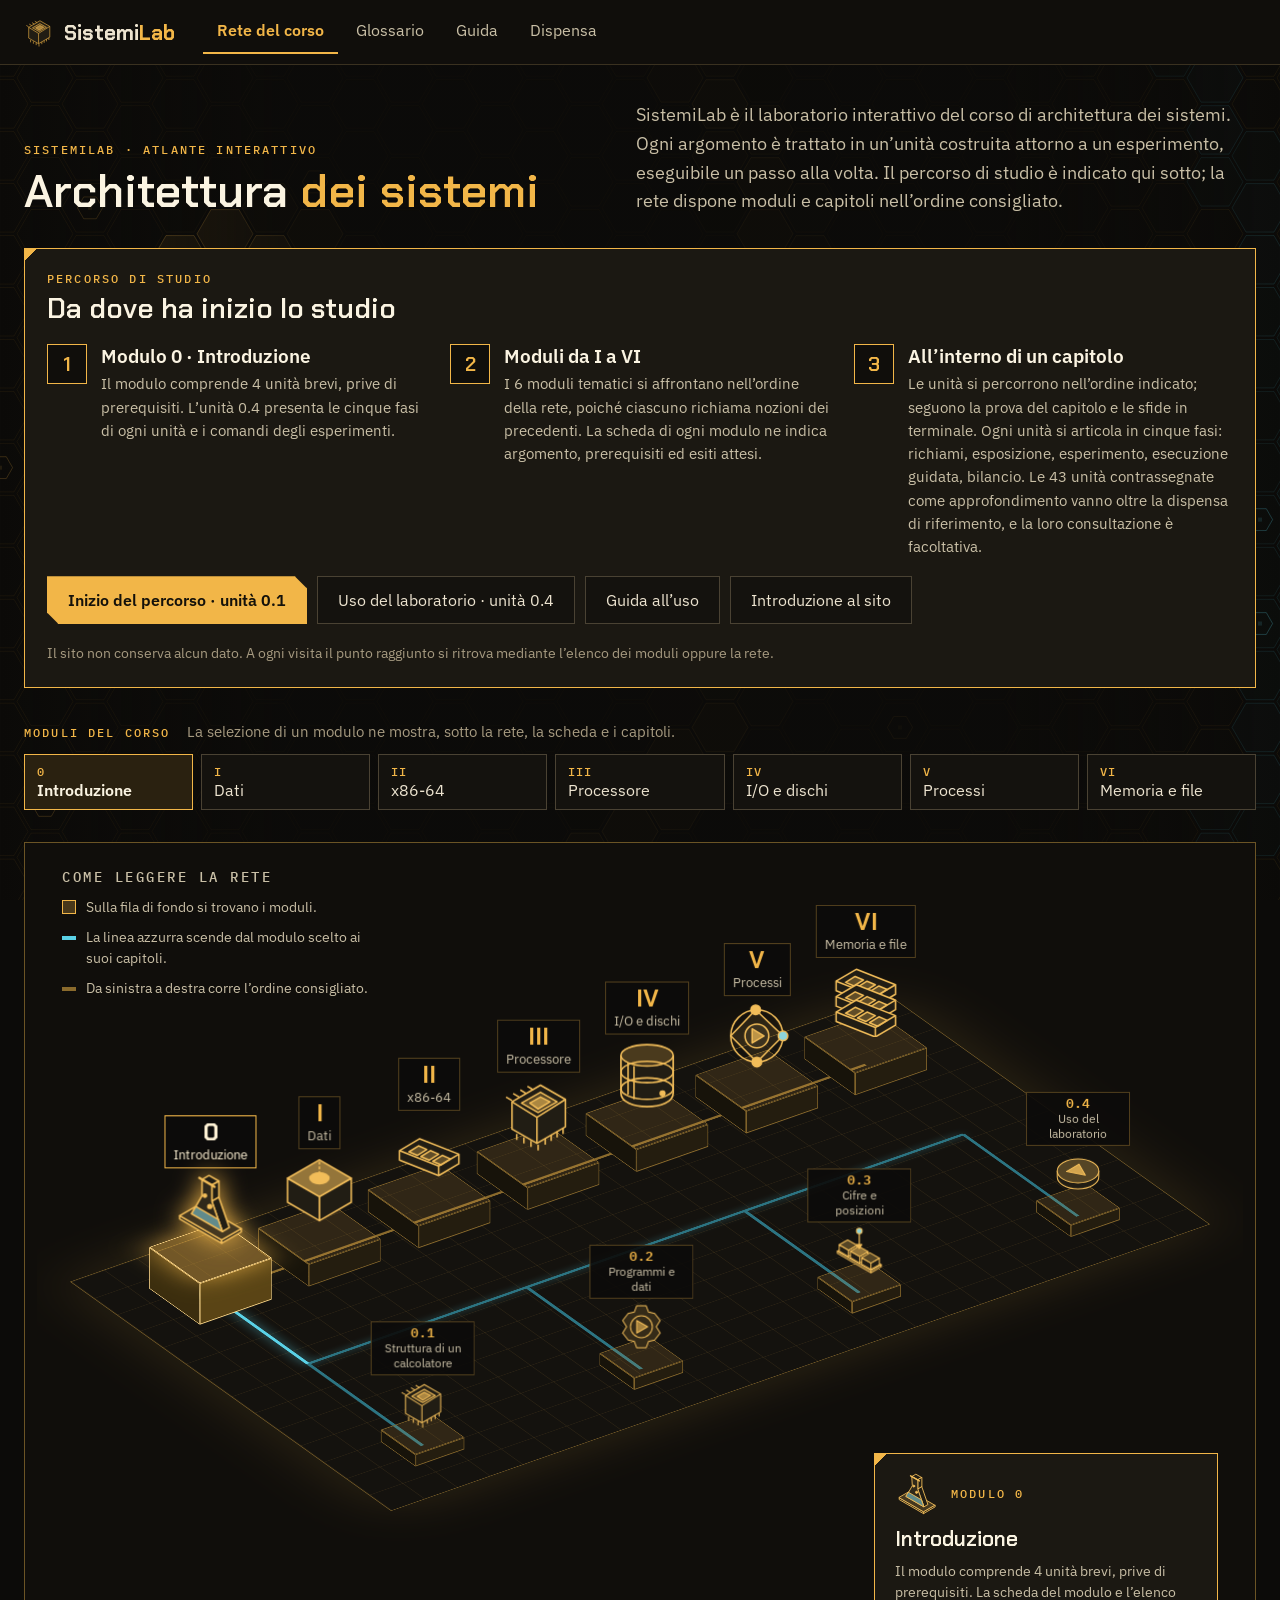
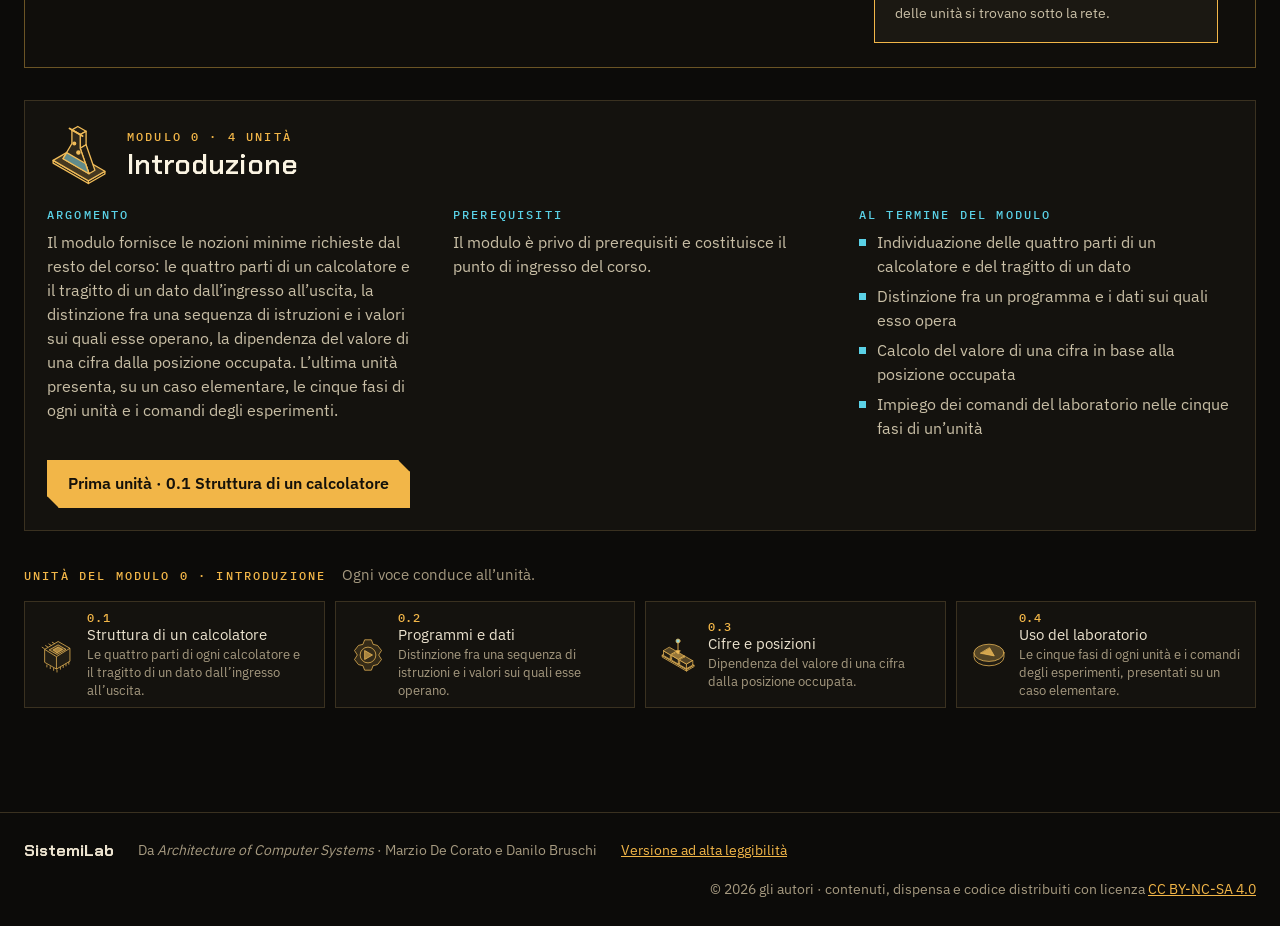
==== commit 77ee78e4: "pub" ====
--- a/index.html
+++ b/index.html
@@ -14,6 +14,7 @@
 </head>
 <body>
 <a class="salta" href="#contenuto">Passaggio al contenuto</a>
+<a class="salta" href="https://marzione00.github.io/Architettura_PUB_accessibile/">Versione ad alta leggibilità</a>
 <header class="testa">
   <div class="in">
     <a class="marchio" href="#/" aria-label="SistemiLab, rete del corso"><svg class="sim" width="30" height="30" viewBox="0 0 64 64" aria-hidden="true" style="color:#f2b648"><use href="#sl-cpu"></use></svg><span>Sistemi<b>Lab</b></span></a>
@@ -26,7 +27,7 @@
   </div>
 </header>
 <main id="contenuto" tabindex="-1"></main>
-<footer class="piede"><div class="in"><span style="font:700 16px var(--tit);color:var(--testo)">SistemiLab</span><span>Da <i>Architecture of Computer Systems</i> · Marzio De Corato e Danilo Bruschi</span><span class="licenza">© 2026 gli autori · contenuti, dispensa e codice distribuiti con licenza <a rel="license noopener noreferrer" target="_blank" href="https://creativecommons.org/licenses/by-nc-sa/4.0/deed.it">CC BY-NC-SA 4.0</a></span></div></footer>
+<footer class="piede"><div class="in"><span style="font:700 16px var(--tit);color:var(--testo)">SistemiLab</span><span>Da <i>Architecture of Computer Systems</i> · Marzio De Corato e Danilo Bruschi</span><a href="https://marzione00.github.io/Architettura_PUB_accessibile/">Versione ad alta leggibilità</a><span class="licenza">© 2026 gli autori · contenuti, dispensa e codice distribuiti con licenza <a rel="license noopener noreferrer" target="_blank" href="https://creativecommons.org/licenses/by-nc-sa/4.0/deed.it">CC BY-NC-SA 4.0</a></span></div></footer>
 <noscript><p style="padding:24px">La rete del corso e gli esperimenti richiedono JavaScript attivo.</p></noscript>
 <script src="sl/js/nucleo.js"></script>
 <script src="sl/js/simboli.js"></script>
--- a/sl/css/sito.css
+++ b/sl/css/sito.css
@@ -44,7 +44,7 @@
 .testa nav a{display:flex;align-items:center;min-height:44px;padding:0 14px;text-decoration:none;color:var(--testo2);border-bottom:2px solid transparent}
 .testa nav a[aria-current]{color:var(--ambra);border-bottom-color:var(--ambra);font-weight:600}
 .piede{border-top:1px solid var(--riga);margin-top:48px}
-.piede .licenza{margin-left:auto}.piede .licenza a{display:inline-block;padding:4px 0;color:var(--ambra)}
+.piede .licenza{margin-left:auto}.piede .licenza a,.piede>.in>a{display:inline-block;padding:4px 0;color:var(--ambra)}
 .piede .in{max-width:1320px;margin:0 auto;padding:22px 24px;display:flex;flex-wrap:wrap;gap:8px 24px;align-items:center;color:var(--muto);font-size:14px}
 main{display:block;outline:none;min-height:100vh}
 .pagina{max-width:1160px;margin:0 auto;padding:36px 24px 56px;display:flex;flex-direction:column;gap:32px}
@@ -293,6 +293,7 @@
 .carta.unita{display:grid;grid-template-columns:52px minmax(0,5fr) minmax(0,7fr);gap:6px 18px;align-items:start;min-height:92px;padding:14px 16px}
 .carta.unita .v{font-size:17px;font-weight:600;color:var(--chiaro)}
 .carta.unita .w{font-size:14px}
+.approf{display:inline-block;align-self:flex-start;width:max-content;margin:2px 0 4px;padding:1px 8px;font:500 11px/1.6 var(--mono);letter-spacing:.14em;text-transform:uppercase;color:var(--ciano);border:1px solid var(--ciano)}
 .carta.unita .ob{font-size:14.5px;line-height:1.5;color:var(--testo2);min-height:4.5em;padding-left:18px;border-left:1px solid var(--riga)}
 @media (max-width:760px){.carta.unita{grid-template-columns:52px minmax(0,1fr)}.carta.unita .ob{grid-column:2;min-height:7.5em;padding:8px 0 0;border-left:0;border-top:1px solid var(--riga)}}
 .consegna{display:flex;flex-wrap:wrap;gap:4px 14px;align-items:baseline;max-width:860px;padding:10px 14px;font-size:15.5px;line-height:1.55;color:var(--testo2);background:var(--ciano-s);border-left:3px solid var(--ciano)}
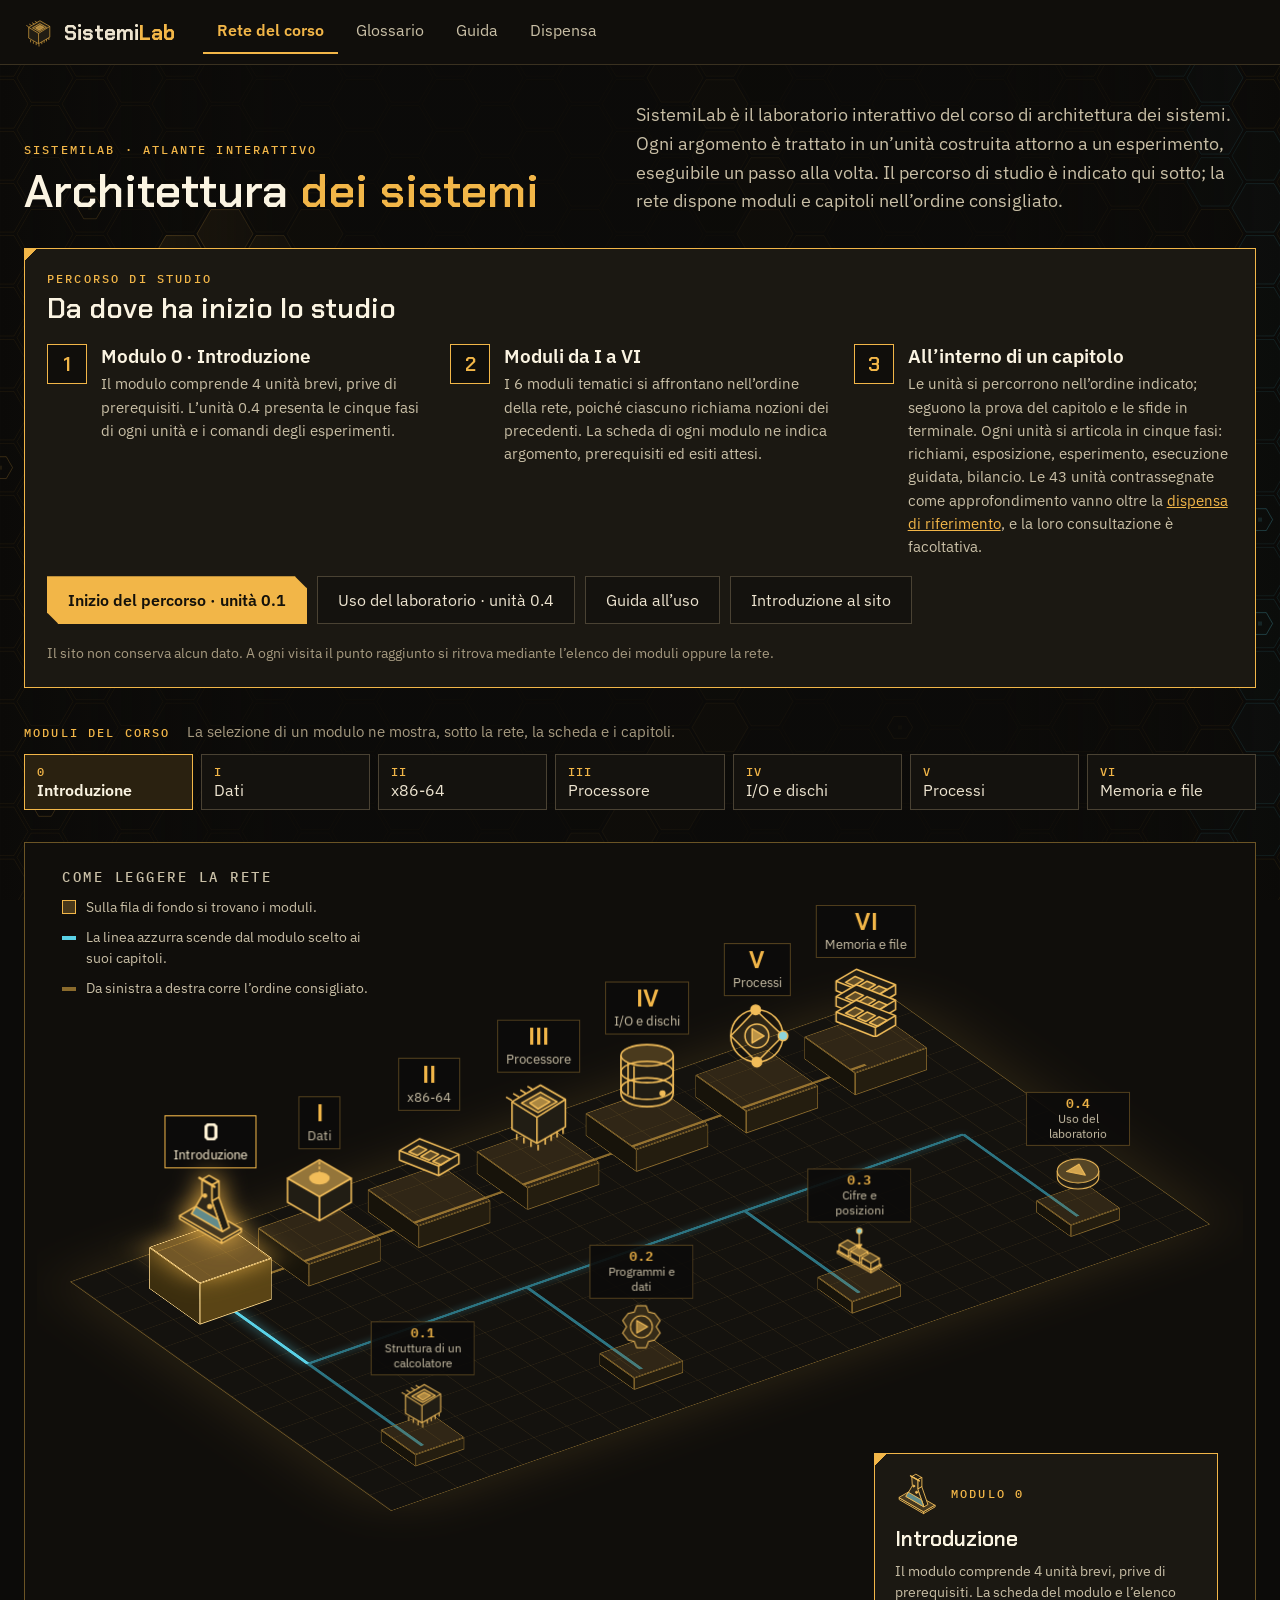
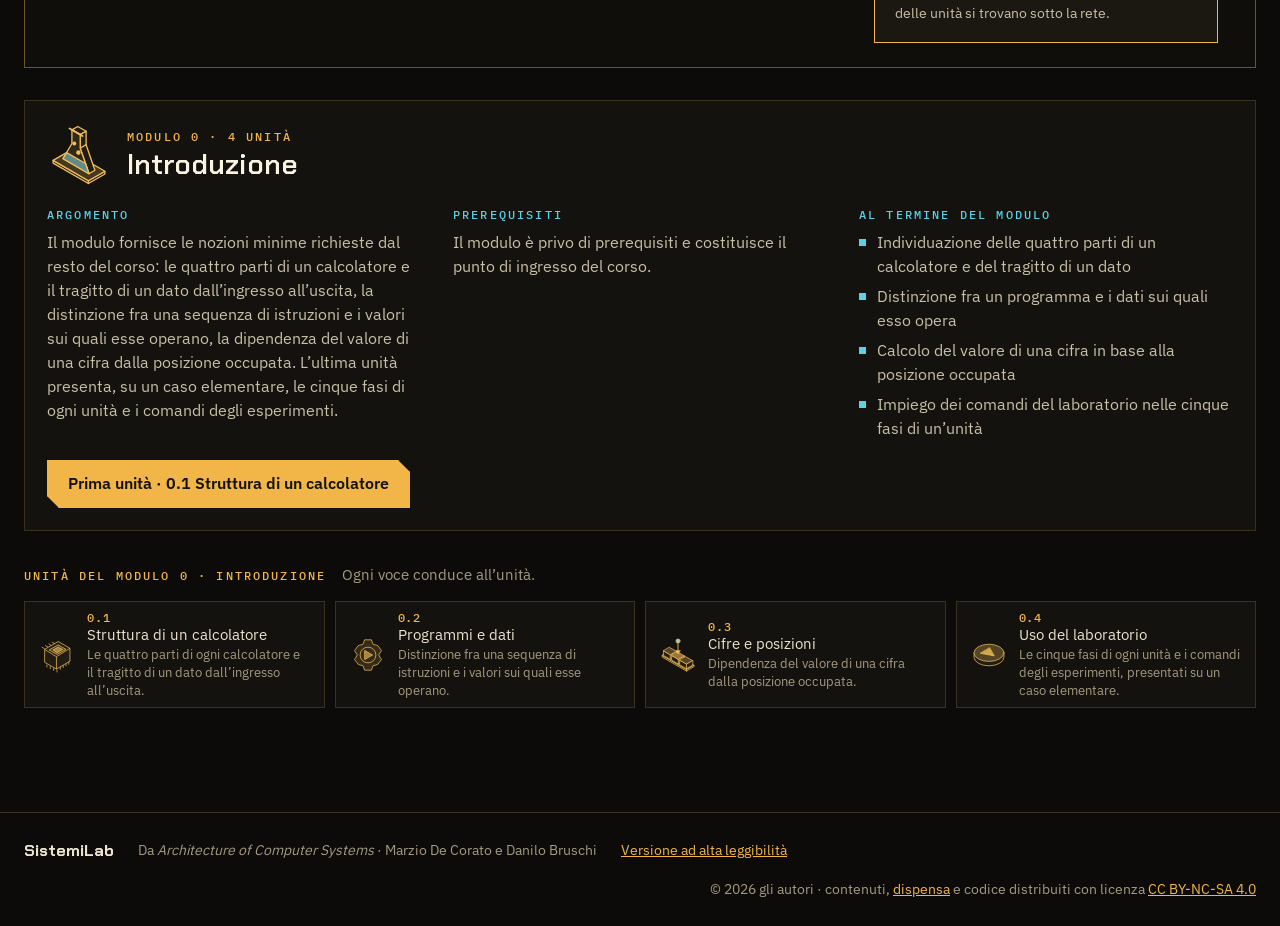
==== commit 2ba6e089: "pub" ====
--- a/index.html
+++ b/index.html
@@ -22,12 +22,12 @@
       <a href="#/" data-vista="rete">Rete del corso</a>
       <a href="#/glossario" data-vista="glossario">Glossario</a>
       <a href="#/guida" data-vista="guida">Guida</a>
-      <a href="materiali/dispensa.pdf" target="_blank" rel="noopener noreferrer">Dispensa</a>
+      <a href="#/dispensa" data-vista="dispensa">Dispensa</a>
     </nav>
   </div>
 </header>
 <main id="contenuto" tabindex="-1"></main>
-<footer class="piede"><div class="in"><span style="font:700 16px var(--tit);color:var(--testo)">SistemiLab</span><span>Da <i>Architecture of Computer Systems</i> · Marzio De Corato e Danilo Bruschi</span><a href="https://marzione00.github.io/Architettura_PUB_accessibile/">Versione ad alta leggibilità</a><span class="licenza">© 2026 gli autori · contenuti, dispensa e codice distribuiti con licenza <a rel="license noopener noreferrer" target="_blank" href="https://creativecommons.org/licenses/by-nc-sa/4.0/deed.it">CC BY-NC-SA 4.0</a></span></div></footer>
+<footer class="piede"><div class="in"><span style="font:700 16px var(--tit);color:var(--testo)">SistemiLab</span><span>Da <i>Architecture of Computer Systems</i> · Marzio De Corato e Danilo Bruschi</span><a href="https://marzione00.github.io/Architettura_PUB_accessibile/">Versione ad alta leggibilità</a><span class="licenza">© 2026 gli autori · contenuti, <a href="#/dispensa">dispensa</a> e codice distribuiti con licenza <a rel="license noopener noreferrer" target="_blank" href="https://creativecommons.org/licenses/by-nc-sa/4.0/deed.it">CC BY-NC-SA 4.0</a></span></div></footer>
 <noscript><p style="padding:24px">La rete del corso e gli esperimenti richiedono JavaScript attivo.</p></noscript>
 <script src="sl/js/nucleo.js"></script>
 <script src="sl/js/simboli.js"></script>
--- a/sl/css/sito.css
+++ b/sl/css/sito.css
@@ -131,7 +131,7 @@
 .nodo.sel .insegna{color:#fff3d6}.nodo.sel .insegna .targa{border-color:var(--ambra)}
 .nodo.sel .insegna .n,.nodo.sel .insegna .d{color:#fff3d6}
 .nodo.sel .insegna .sim{filter:drop-shadow(0 0 12px rgba(242,182,72,.95))}
-.nodo.nasce{animation:sl-nasce .5s both}
+.nodo.nasce{animation:sl-nasce .5s backwards}
 .rete .legenda{position:absolute;left:12px;top:12px;width:320px;display:flex;flex-direction:column;gap:10px}
 .rete .legenda div{display:flex;gap:10px;align-items:flex-start;font-size:14px;line-height:1.45;color:var(--testo2)}
 .rete .legenda i{flex:none;width:14px;height:4px;margin-top:9px;background:var(--ciano)}
@@ -343,3 +343,21 @@
 #sfondo,#sfondo-velo{position:fixed;left:0;top:0;width:100%;height:100%;z-index:-1;pointer-events:none}
 #sfondo-velo{background:linear-gradient(90deg,rgba(12,11,9,0) 0,rgba(12,11,9,.78) 22%,rgba(12,11,9,.78) 78%,rgba(12,11,9,0) 100%)}
 @media (max-width:899.98px),print{#sfondo,#sfondo-velo{display:none}}
+
+/* Dispensa in costruzione: disegno nello stile della rete, con i colori del tema. */
+.cantiere-cornice{margin:0;padding:12px;background:var(--buio);border:1px solid var(--riga2)}
+.cantiere{display:block;width:100%;max-width:820px;height:auto;margin:0 auto}
+.cantiere path{stroke-linejoin:round}
+.cantiere .cp{fill:var(--pan);stroke:var(--riga2);stroke-width:1.2}
+.cantiere .cg{stroke:var(--ambra);stroke-opacity:.14;stroke-width:1}
+.cantiere .b{stroke:var(--ambra);stroke-width:1.3}.cantiere .b.fs{fill:var(--ambra);fill-opacity:.16}.cantiere .b.fl{fill:var(--ambra);fill-opacity:.08}.cantiere .b.ft{fill:var(--ambra);fill-opacity:.28}
+.cantiere .t{fill:none;stroke:var(--ambra);stroke-width:1.3;stroke-dasharray:5 4;stroke-opacity:.85}
+.cantiere .h{stroke:var(--ciano);stroke-width:1.4}.cantiere .h.fs{fill:var(--ciano);fill-opacity:.14}.cantiere .h.fl{fill:var(--ciano);fill-opacity:.08}.cantiere .h.ft{fill:var(--ciano);fill-opacity:.26}
+.cantiere .cr{stroke:var(--ambra);stroke-opacity:.6;stroke-width:2;stroke-linecap:round}
+.cantiere .cm{fill:none;stroke:var(--testo2);stroke-width:1.2}
+.cantiere .cc{stroke:var(--ciano);stroke-width:1.2}
+.cantiere .cd{stroke:var(--ciano);stroke-width:1.2;stroke-dasharray:3 5}
+.cantiere .cpalo{stroke:var(--testo2);stroke-width:3}
+.cantiere .cs1{fill:var(--fondo)}.cantiere .cs2{fill:var(--ambra)}
+.cantiere .ctav{fill:var(--fondo);stroke:var(--ambra);stroke-width:1.5}
+.cantiere .ctesto{font:600 24px var(--tit);letter-spacing:.08em;fill:var(--chiaro)}
